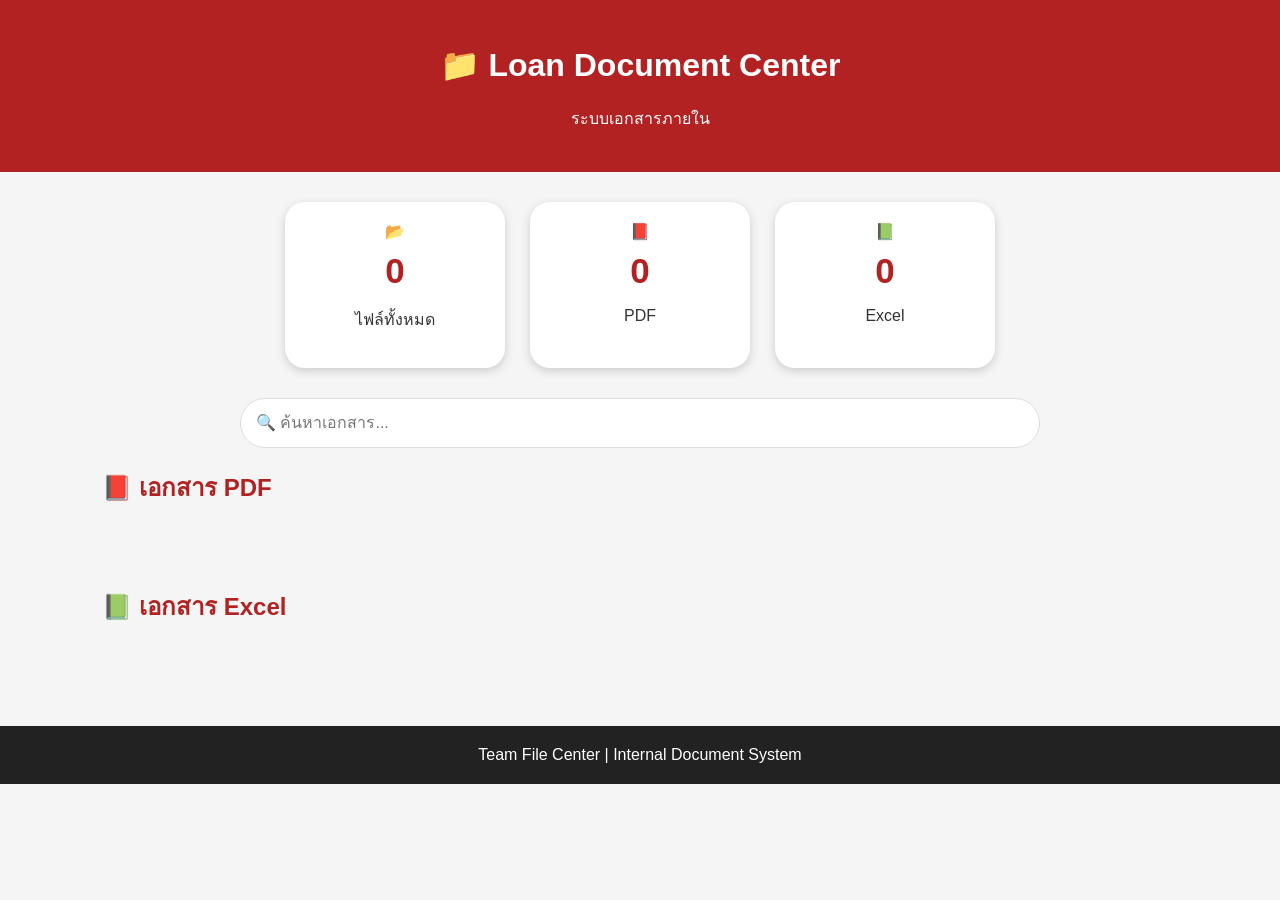
==== index.html @ cef3cd1c "Add files via upload" ====
<!DOCTYPE html>
<html lang="th">
<head>
<meta charset="UTF-8">
<meta name="viewport" content="width=device-width, initial-scale=1.0">

<title>Loan Document Center</title>

<link rel="stylesheet" href="style.css">

</head>

<body>

<header>
<h1>📁 Loan Document Center</h1>
<p>ระบบเอกสารภายใน</p>
</header>


<section class="summary">

<div class="box">
<div>📂</div>
<h2 id="allCount">0</h2>
<p>ไฟล์ทั้งหมด</p>
</div>

<div class="box">
<div>📕</div>
<h2 id="pdfCount">0</h2>
<p>PDF</p>
</div>


<div class="box">
<div>📗</div>
<h2 id="excelCount">0</h2>
<p>Excel</p>
</div>

</section>



<input 
id="search"
placeholder="🔍 ค้นหาเอกสาร..."
>


<h2 class="title">📕 เอกสาร PDF</h2>

<div id="pdfList" class="grid"></div>



<h2 class="title">📗 เอกสาร Excel</h2>

<div id="excelList" class="grid"></div>



<footer>
Team File Center | Internal Document System
</footer>



<script src="files-data.js"></script>
<script src="app.js"></script>


</body>
</html>
---- style.css ----
body{
font-family:Arial,sans-serif;
background:#f5f5f5;
margin:0;
color:#333;
}


header{
background:#b22222;
color:white;
text-align:center;
padding:25px;
}


.summary{
display:flex;
justify-content:center;
gap:25px;
margin:30px;
}


.box{
background:white;
width:180px;
padding:20px;
text-align:center;
border-radius:20px;
box-shadow:0 3px 10px #ccc;
}


.box h2{
font-size:35px;
color:#b22222;
margin:10px;
}


#search{
display:block;
margin:20px auto;
width:60%;
padding:15px;
border-radius:30px;
border:1px solid #ddd;
font-size:16px;
}



.title{
margin-left:8%;
color:#b22222;
}


.grid{

display:grid;
grid-template-columns:
repeat(auto-fit,minmax(250px,1fr));

gap:20px;

padding:20px 8%;

}



.card{

background:white;

padding:25px;

border-radius:20px;

box-shadow:0 3px 10px #ddd;

text-align:center;

}



.icon{

font-size:50px;

}



.card h3{

font-size:18px;

word-break:break-word;

}



.download{

display:inline-block;

margin-top:15px;

padding:10px 20px;

background:#b22222;

color:white;

border-radius:20px;

text-decoration:none;

}



.download-count{

margin-top:10px;

color:#555;

}



footer{

background:#222;

color:white;

padding:20px;

text-align:center;

margin-top:40px;

}
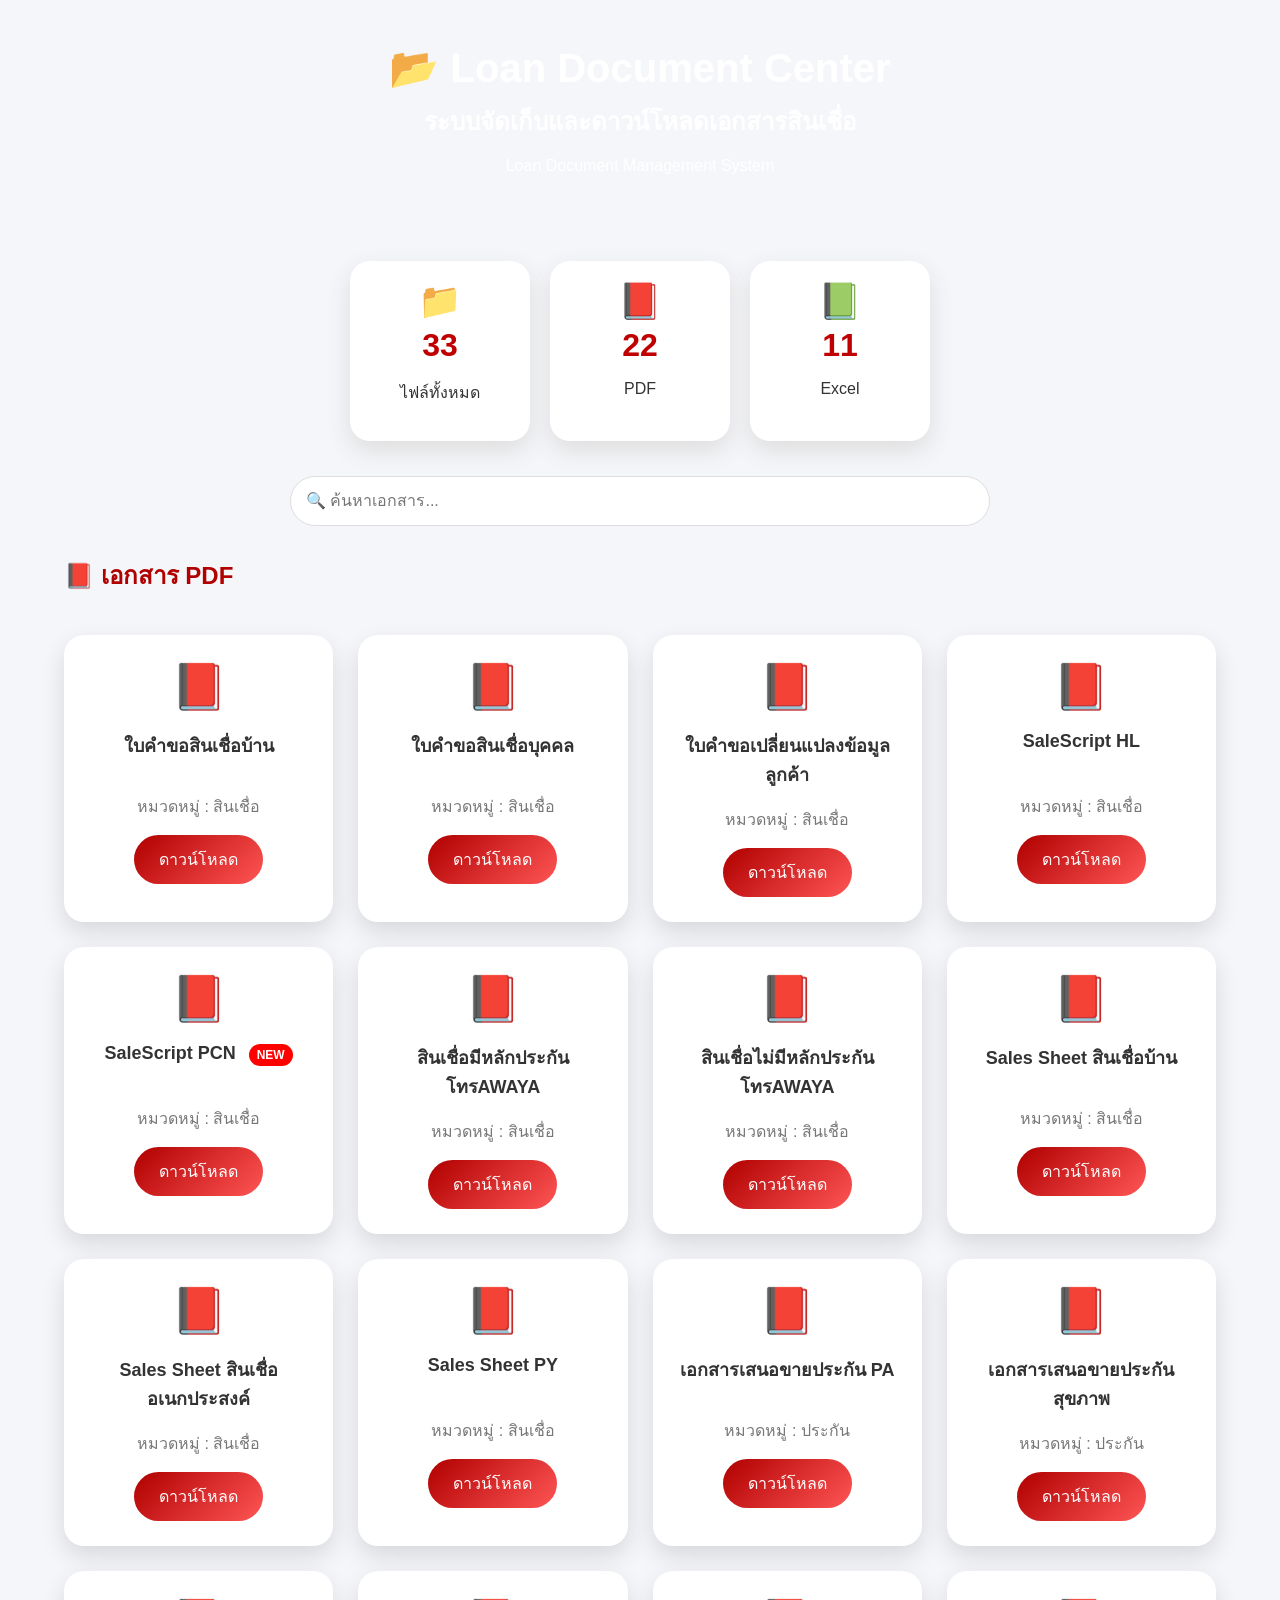
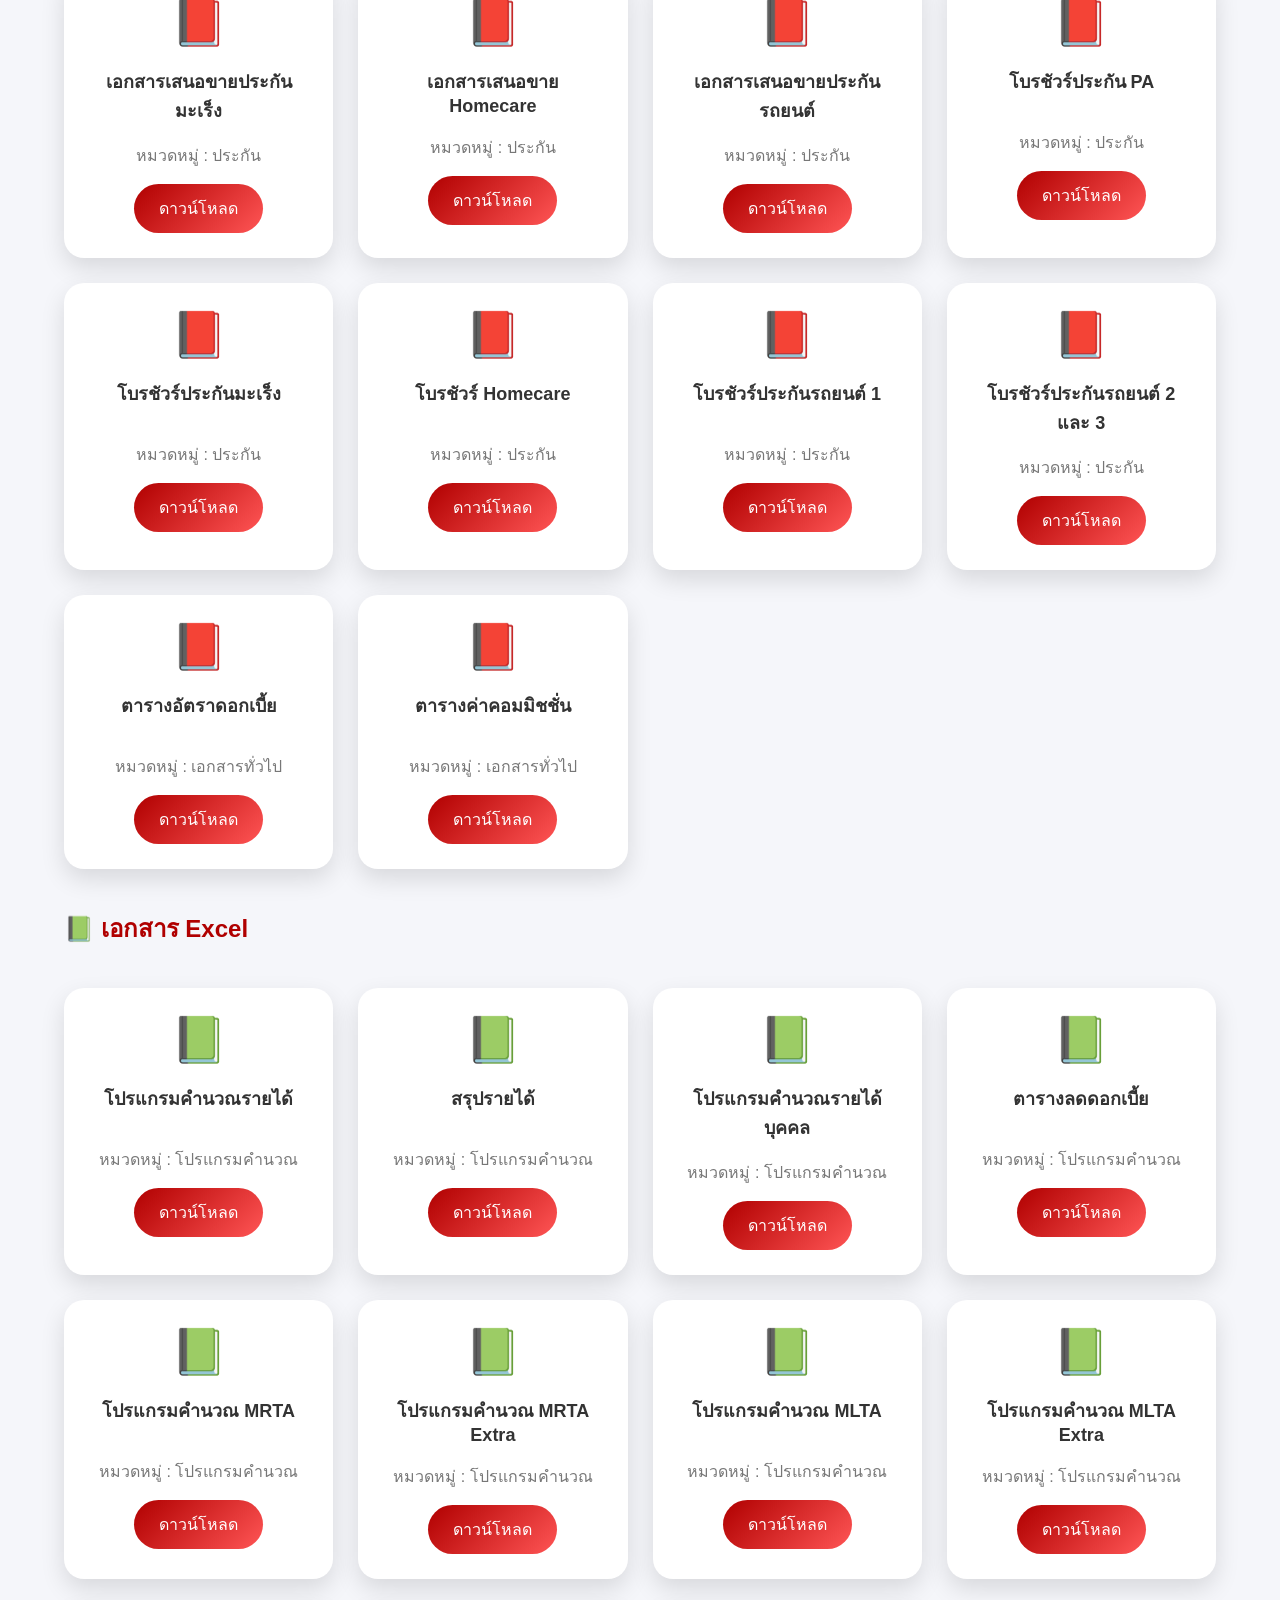
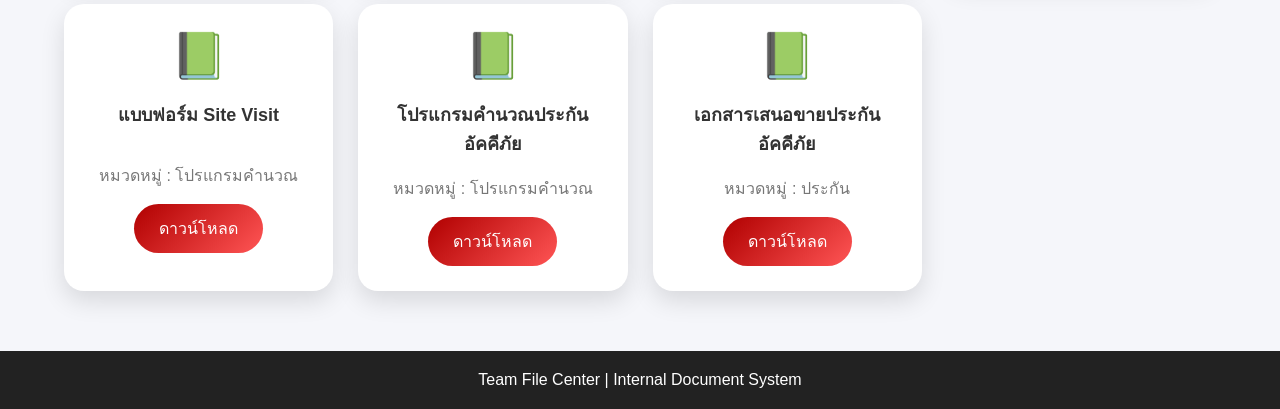
==== commit 762c9e1f: "Add files via upload" ====
--- a/index.html
+++ b/index.html
@@ -1,75 +1,132 @@
 <!DOCTYPE html>
 <html lang="th">
+
 <head>
+
 <meta charset="UTF-8">
+
 <meta name="viewport" content="width=device-width, initial-scale=1.0">
 
-<title>Loan Document Center</title>
+<title>
+Loan Document Center
+</title>
 
 <link rel="stylesheet" href="style.css">
 
 </head>
 
+
 <body>
 
+
 <header>
-<h1>📁 Loan Document Center</h1>
-<p>ระบบเอกสารภายใน</p>
+
+<h1>
+📂 Loan Document Center
+</h1>
+
+<h2>
+ระบบจัดเก็บและดาวน์โหลดเอกสารสินเชื่อ
+</h2>
+
+<p>
+Loan Document Management System
+</p>
+
 </header>
 
 
-<section class="summary">
 
-<div class="box">
-<div>📂</div>
-<h2 id="allCount">0</h2>
+<section class="dashboard">
+
+
+<div class="stat">
+<span>📁</span>
+<h3 id="allCount">0</h3>
 <p>ไฟล์ทั้งหมด</p>
 </div>
 
-<div class="box">
-<div>📕</div>
-<h2 id="pdfCount">0</h2>
+
+<div class="stat pdf-box">
+<span>📕</span>
+<h3 id="pdfCount">0</h3>
 <p>PDF</p>
 </div>
 
 
-<div class="box">
-<div>📗</div>
-<h2 id="excelCount">0</h2>
+<div class="stat excel-box">
+<span>📗</span>
+<h3 id="excelCount">0</h3>
 <p>Excel</p>
 </div>
+
 
 </section>
 
 
+
+
+<div class="search">
 
 <input 
 id="search"
 placeholder="🔍 ค้นหาเอกสาร..."
 >
 
-
-<h2 class="title">📕 เอกสาร PDF</h2>
-
-<div id="pdfList" class="grid"></div>
+</div>
 
 
 
-<h2 class="title">📗 เอกสาร Excel</h2>
 
-<div id="excelList" class="grid"></div>
+<section>
+
+<h2 class="title">
+📕 เอกสาร PDF
+</h2>
+
+
+<div 
+id="pdfList"
+class="grid">
+</div>
+
+
+</section>
+
+
+
+
+<section>
+
+<h2 class="title">
+📗 เอกสาร Excel
+</h2>
+
+
+<div 
+id="excelList"
+class="grid">
+</div>
+
+
+</section>
 
 
 
 <footer>
+
 Team File Center | Internal Document System
+
 </footer>
 
 
 
+
 <script src="files-data.js"></script>
+
 <script src="app.js"></script>
 
 
 </body>
+
 </html>
--- a/style.css
+++ b/style.css
@@ -1,150 +1,414 @@
+*{
+box-sizing:border-box;
+}
+
+
+
 body{
-font-family:Arial,sans-serif;
-background:#f5f5f5;
+
 margin:0;
+
+font-family:
+Tahoma,Arial,sans-serif;
+
+background:#f5f6fa;
+
 color:#333;
-}
+
+}
+
 
 
 header{
-background:#b22222;
+
+☺
+background:
+linear-gradient(
+135deg,
+#b30000,
+#ff5555
+);
+
+
 color:white;
+
 text-align:center;
+
+padding:45px 20px;
+
+
+}
+
+
+
+header h1{
+
+font-size:40px;
+
+margin:0;
+☺☺
+
+}
+
+
+
+header h2{
+
+margin:10px;
+
+}
+
+
+
+
+
+.dashboard{
+
+
+display:flex;
+
+justify-content:center;
+
+gap:20px;
+
+flex-wrap:wrap;
+
 padding:25px;
-}
-
-
-.summary{
-display:flex;
-justify-content:center;
+
+
+}
+
+
+
+.stat{
+
+
+background:white;
+
+width:180px;
+
+padding:20px;
+
+border-radius:20px;
+
+text-align:center;
+
+
+box-shadow:
+0 10px 25px #ddd;
+
+
+animation:
+float 3s infinite;
+
+
+}
+
+
+
+.stat span{
+
+font-size:35px;
+
+}
+
+
+
+.stat h3{
+
+font-size:32px;
+
+margin:5px;
+
+color:#c00000;
+
+
+}
+
+
+
+@keyframes float{
+
+
+50%{
+
+transform:translateY(-8px);
+
+}
+
+
+}
+
+
+
+
+
+.search{
+
+
+text-align:center;
+
+padding:10px;
+
+
+}
+
+
+
+.search input{
+
+
+width:80%;
+
+max-width:700px;
+
+padding:15px;
+
+border-radius:30px;
+
+border:1px solid #ddd;
+
+font-size:16px;
+
+
+}
+
+
+
+
+
+.title{
+
+
+margin-left:5%;
+
+color:#b00000;
+
+
+}
+
+
+
+
+.grid{
+
+
+display:grid;
+
+grid-template-columns:
+repeat(auto-fit,minmax(230px,1fr));
+
+
 gap:25px;
-margin:30px;
-}
-
-
-.box{
+
+
+padding:20px 5%;
+
+
+}
+
+
+
+
+.card{
+
+
 background:white;
-width:180px;
+
+border-radius:20px;
+
+padding:25px;
+
+text-align:center;
+
+
+box-shadow:
+
+0 10px 25px rgba(0,0,0,.12);
+
+
+transition:.3s;
+
+
+animation:
+show .5s;
+
+
+}
+
+
+
+.card:hover{
+
+
+transform:
+translateY(-10px);
+
+
+}
+
+
+
+
+@keyframes show{
+
+
+from{
+
+opacity:0;
+
+transform:scale(.9);
+
+}
+
+to{
+
+opacity:1;
+
+}
+
+
+}
+
+
+
+.icon{
+
+
+font-size:45px;
+
+
+}
+
+
+
+.card h3{
+
+
+font-size:18px;
+
+
+min-height:45px;
+
+
+}
+
+
+
+.card p{
+
+
+color:#777;
+
+
+}
+
+
+
+
+.download{
+
+
+display:inline-block;
+
+
+background:
+
+linear-gradient(
+135deg,
+#b00000,
+#ff5555
+);
+
+
+color:white;
+
+
+padding:12px 25px;
+
+
+border-radius:30px;
+
+
+text-decoration:none;
+
+
+}
+
+
+
+.download:hover{
+
+
+opacity:.8;
+
+
+}
+
+
+
+
+footer{
+
+
+background:#222;
+
+color:white;
+
+text-align:center;
+
 padding:20px;
-text-align:center;
-border-radius:20px;
-box-shadow:0 3px 10px #ccc;
-}
-
-
-.box h2{
-font-size:35px;
-color:#b22222;
-margin:10px;
-}
-
-
-#search{
-display:block;
-margin:20px auto;
-width:60%;
-padding:15px;
-border-radius:30px;
-border:1px solid #ddd;
-font-size:16px;
-}
-
-
-
-.title{
-margin-left:8%;
-color:#b22222;
-}
+
+margin-top:40px;
+
+
+}
+
+
+
+
+@media(max-width:600px){
+
+
+header h1{
+
+font-size:28px;
+
+}
+
+
+.stat{
+
+width:140px;
+
+}
+
 
 
 .grid{
 
-display:grid;
+
 grid-template-columns:
-repeat(auto-fit,minmax(250px,1fr));
-
-gap:20px;
-
-padding:20px 8%;
-
-}
-
-
-
-.card{
-
-background:white;
-
-padding:25px;
-
-border-radius:20px;
-
-box-shadow:0 3px 10px #ddd;
-
-text-align:center;
-
-}
-
-
-
-.icon{
-
-font-size:50px;
-
-}
-
-
-
-.card h3{
-
-font-size:18px;
-
-word-break:break-word;
-
-}
-
-
-
-.download{
-
-display:inline-block;
-
-margin-top:15px;
-
-padding:10px 20px;
-
-background:#b22222;
-
+1fr;
+
+
+}
+
+
+}
+
+.new-badge{
+background:red;
 color:white;
-
-border-radius:20px;
-
-text-decoration:none;
-
-}
-
-
-
-.download-count{
-
-margin-top:10px;
-
-color:#555;
-
-}
-
-
-
-footer{
-
-background:#222;
-
-color:white;
-
-padding:20px;
-
-text-align:center;
-
-margin-top:40px;
-
+font-size:12px;
+padding:4px 8px;
+border-radius:15px;
+margin-left:8px;
+animation:blink 1s infinite;
+}
+
+@keyframes blink{
+50%{
+opacity:0.3;
+}
 }
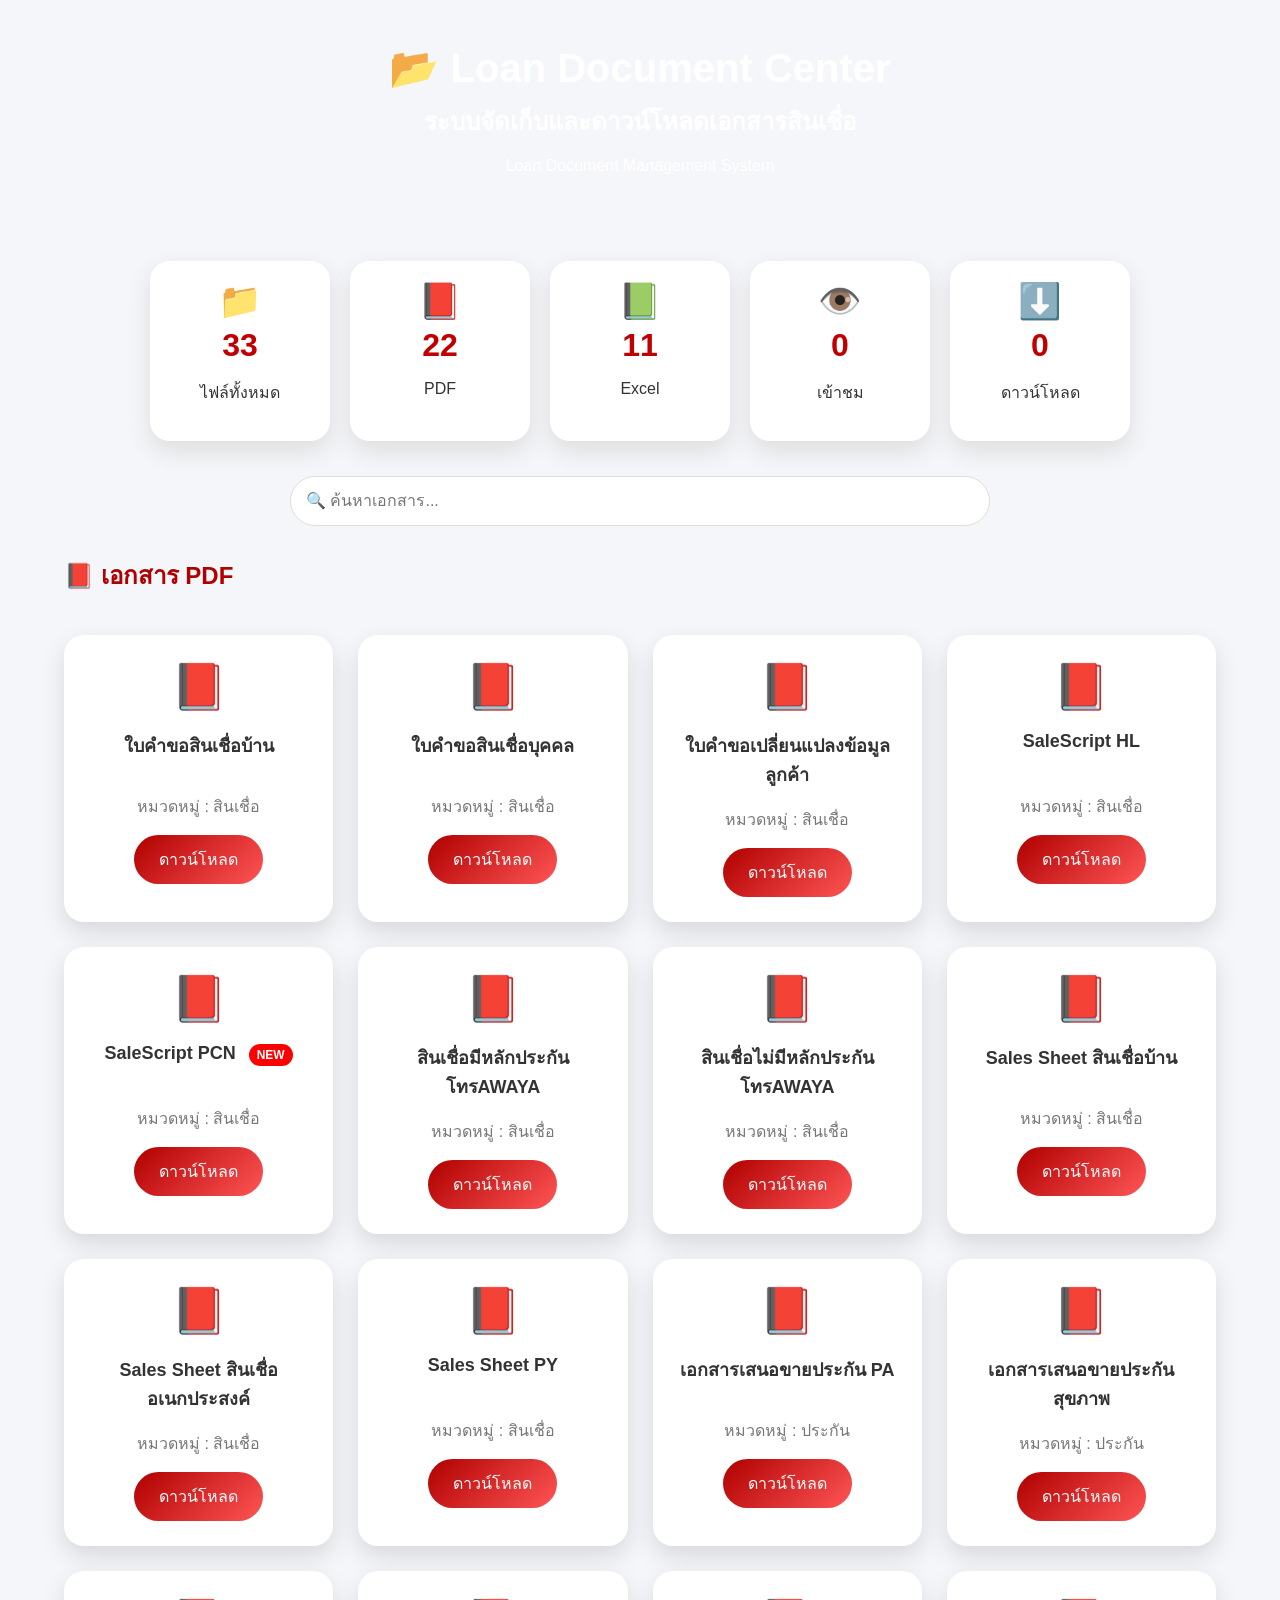
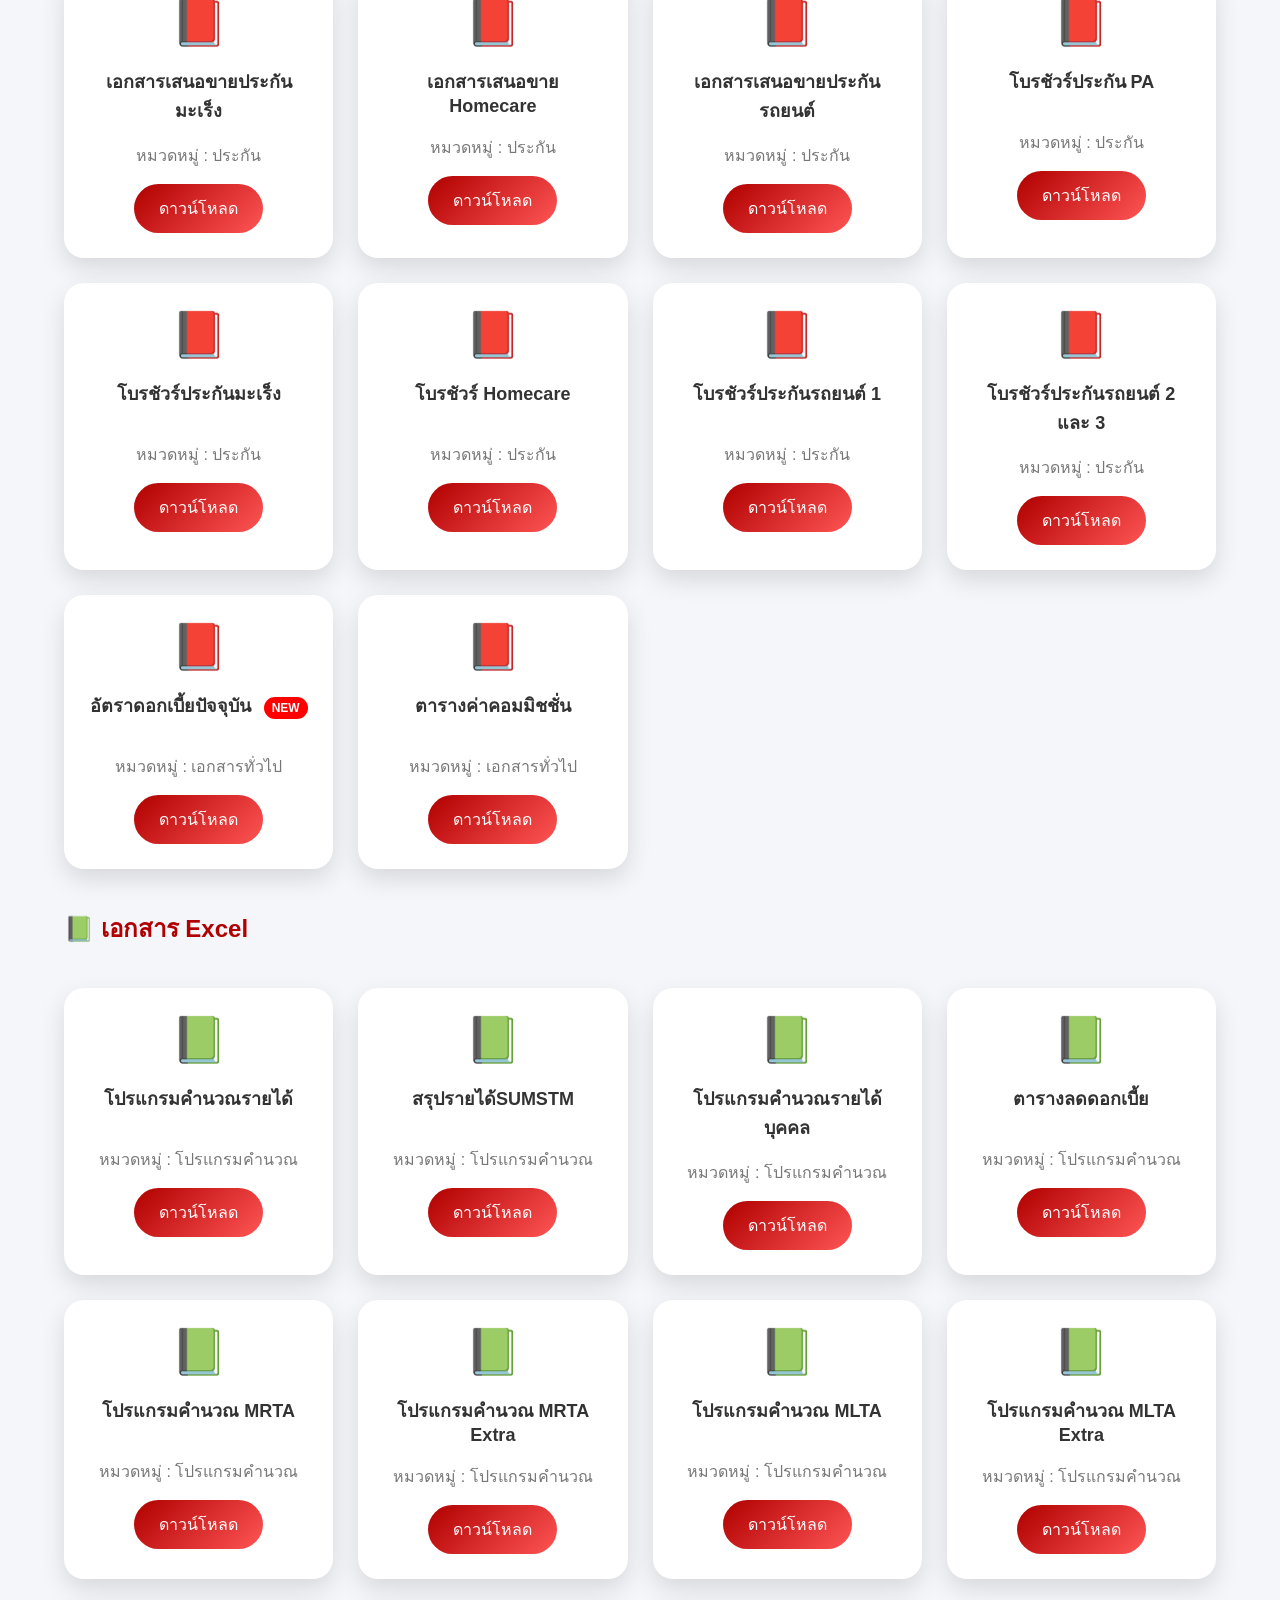
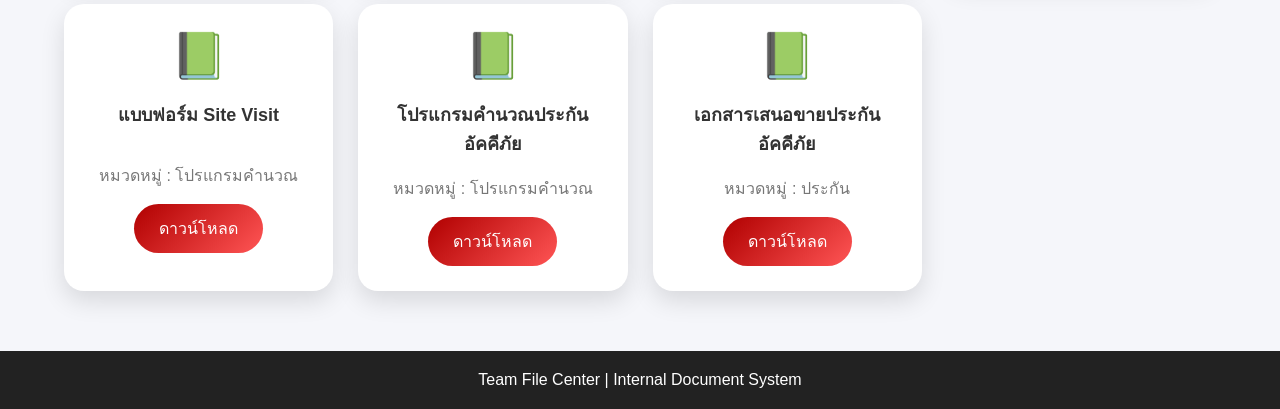
==== commit d33f6bc4: "Add files via upload" ====
--- a/index.html
+++ b/index.html
@@ -60,6 +60,17 @@
 <p>Excel</p>
 </div>
 
+<div class="stat">
+<span>👁️</span>
+<h3 id="viewCount">0</h3>
+<p>เข้าชม</p>
+</div>
+
+<div class="stat">
+<span>⬇️</span>
+<h3 id="downloadCount">0</h3>
+<p>ดาวน์โหลด</p>
+</div>
 
 </section>
 
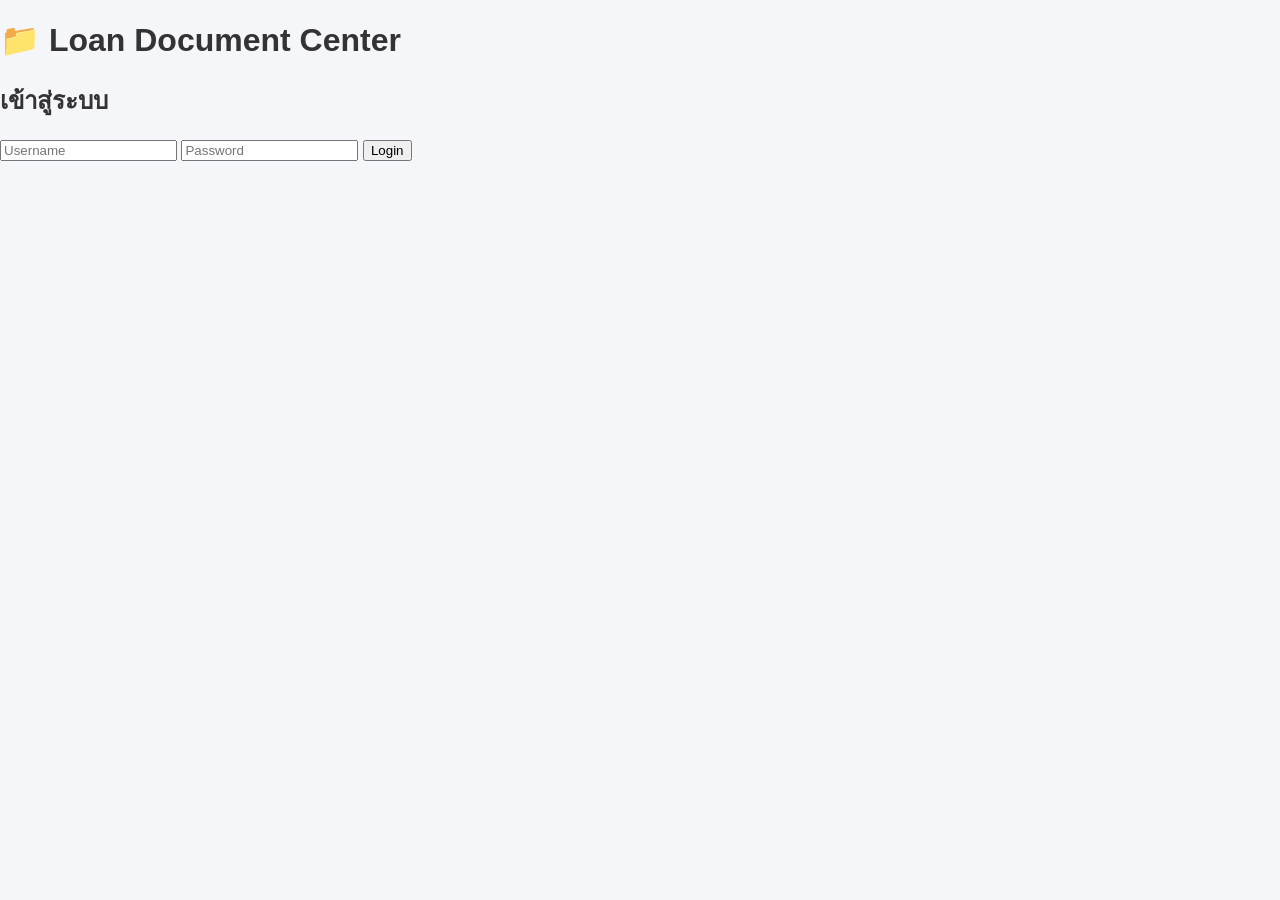
==== commit 25811198: "Add files via upload เพิ่มระบบ Login และสิทธิ์ Admin Staff" ====
--- a/index.html
+++ b/index.html
@@ -12,7 +12,8 @@
 </title>
 
 <link rel="stylesheet" href="style.css">
-
+<link rel="manifest" href="manifest.json">
+<meta name="theme-color" content="#b71c1c">
 </head>
 
 
@@ -32,7 +33,9 @@
 <p>
 Loan Document Management System
 </p>
+<div id="userInfo"></div>
 
+<button onclick="logout()">ออกจากระบบ</button>
 </header>
 
 
@@ -86,7 +89,21 @@
 
 </div>
 
+<section id="adminPanel">
 
+<h2 class="title">
+⚙️ Admin Control
+</h2>
+
+<button>
+Upload File
+</button>
+
+<button>
+Manage User
+</button>
+
+</section>
 
 
 <section>
@@ -137,6 +154,13 @@
 
 <script src="app.js"></script>
 
+<script src="logout.js"></script>
+
+<script>
+if ("serviceWorker" in navigator) {
+  navigator.serviceWorker.register("./service-worker.js");
+}
+</script>
 
 </body>
 
--- a/style.css
+++ b/style.css
@@ -21,9 +21,8 @@
 
 header{
 
-☺
-background:
-linear-gradient(
+
+background: linear-gradient(
 135deg,
 #b30000,
 #ff5555
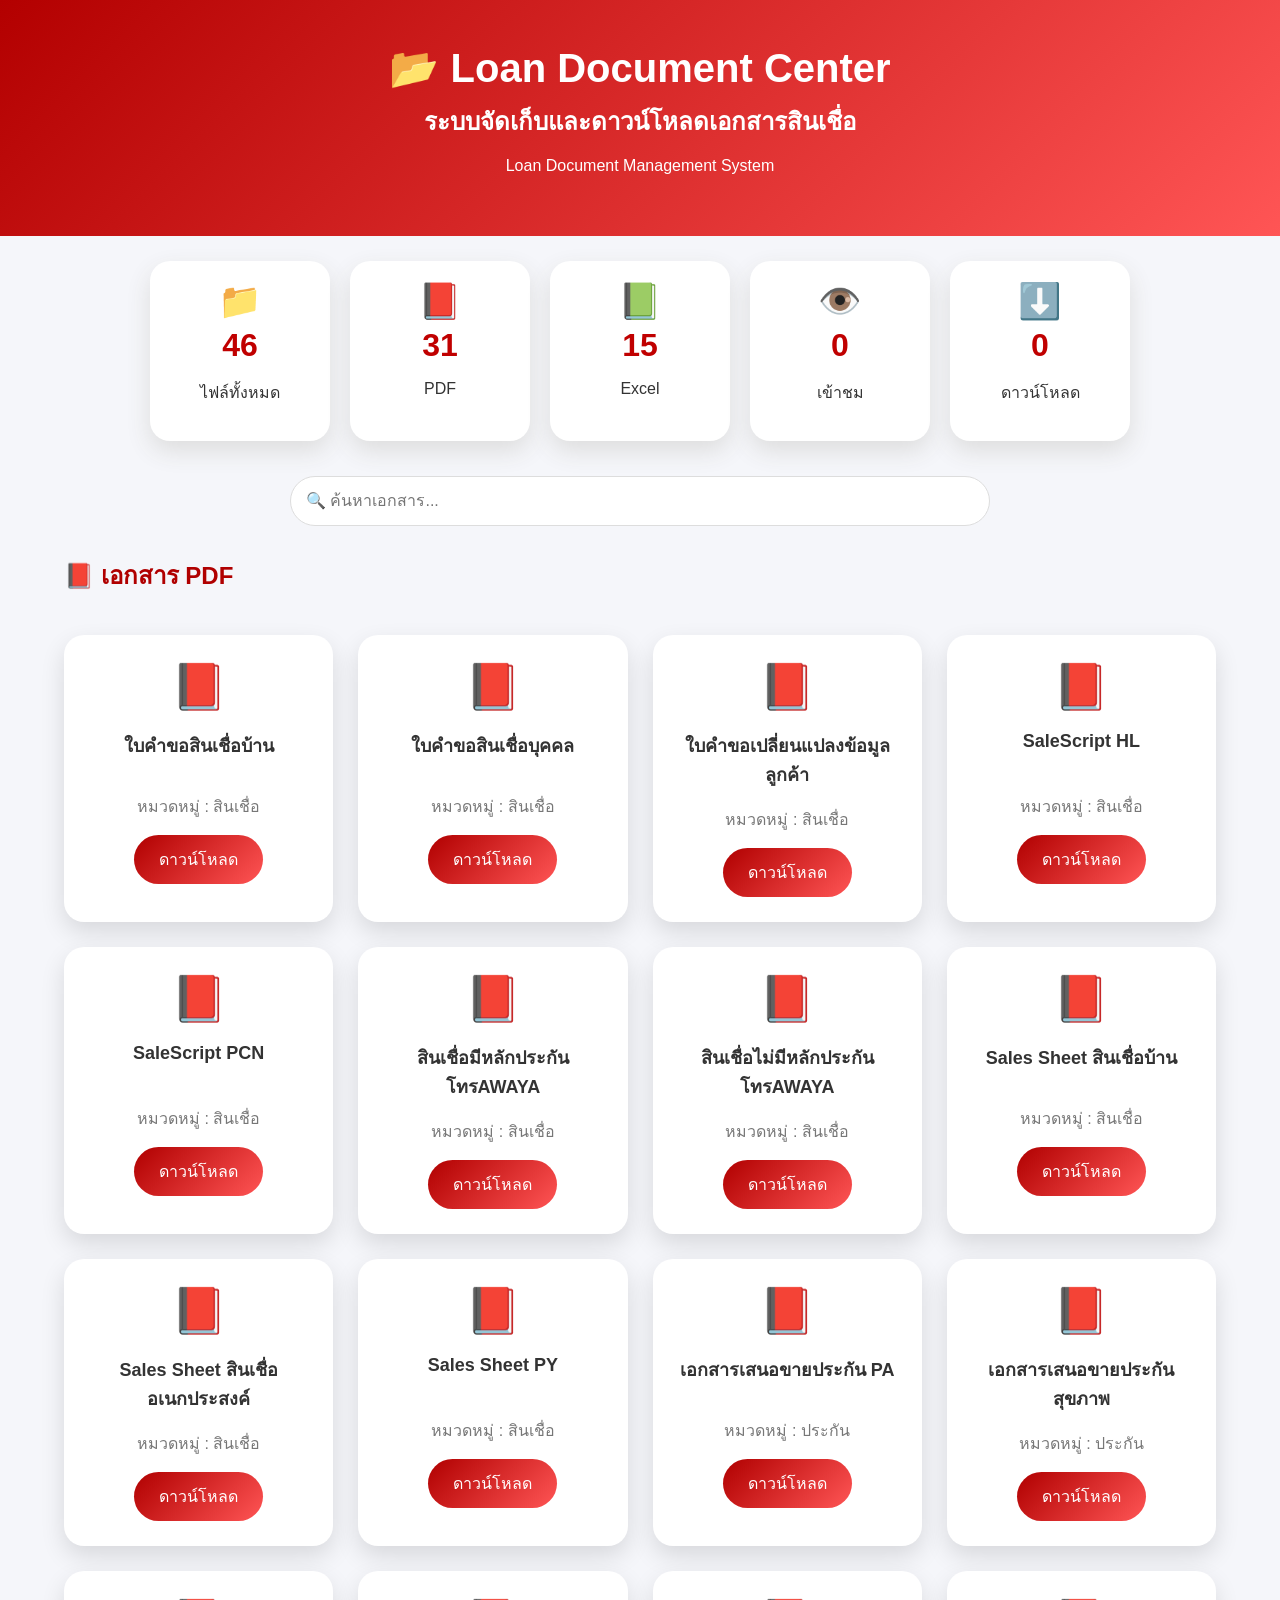
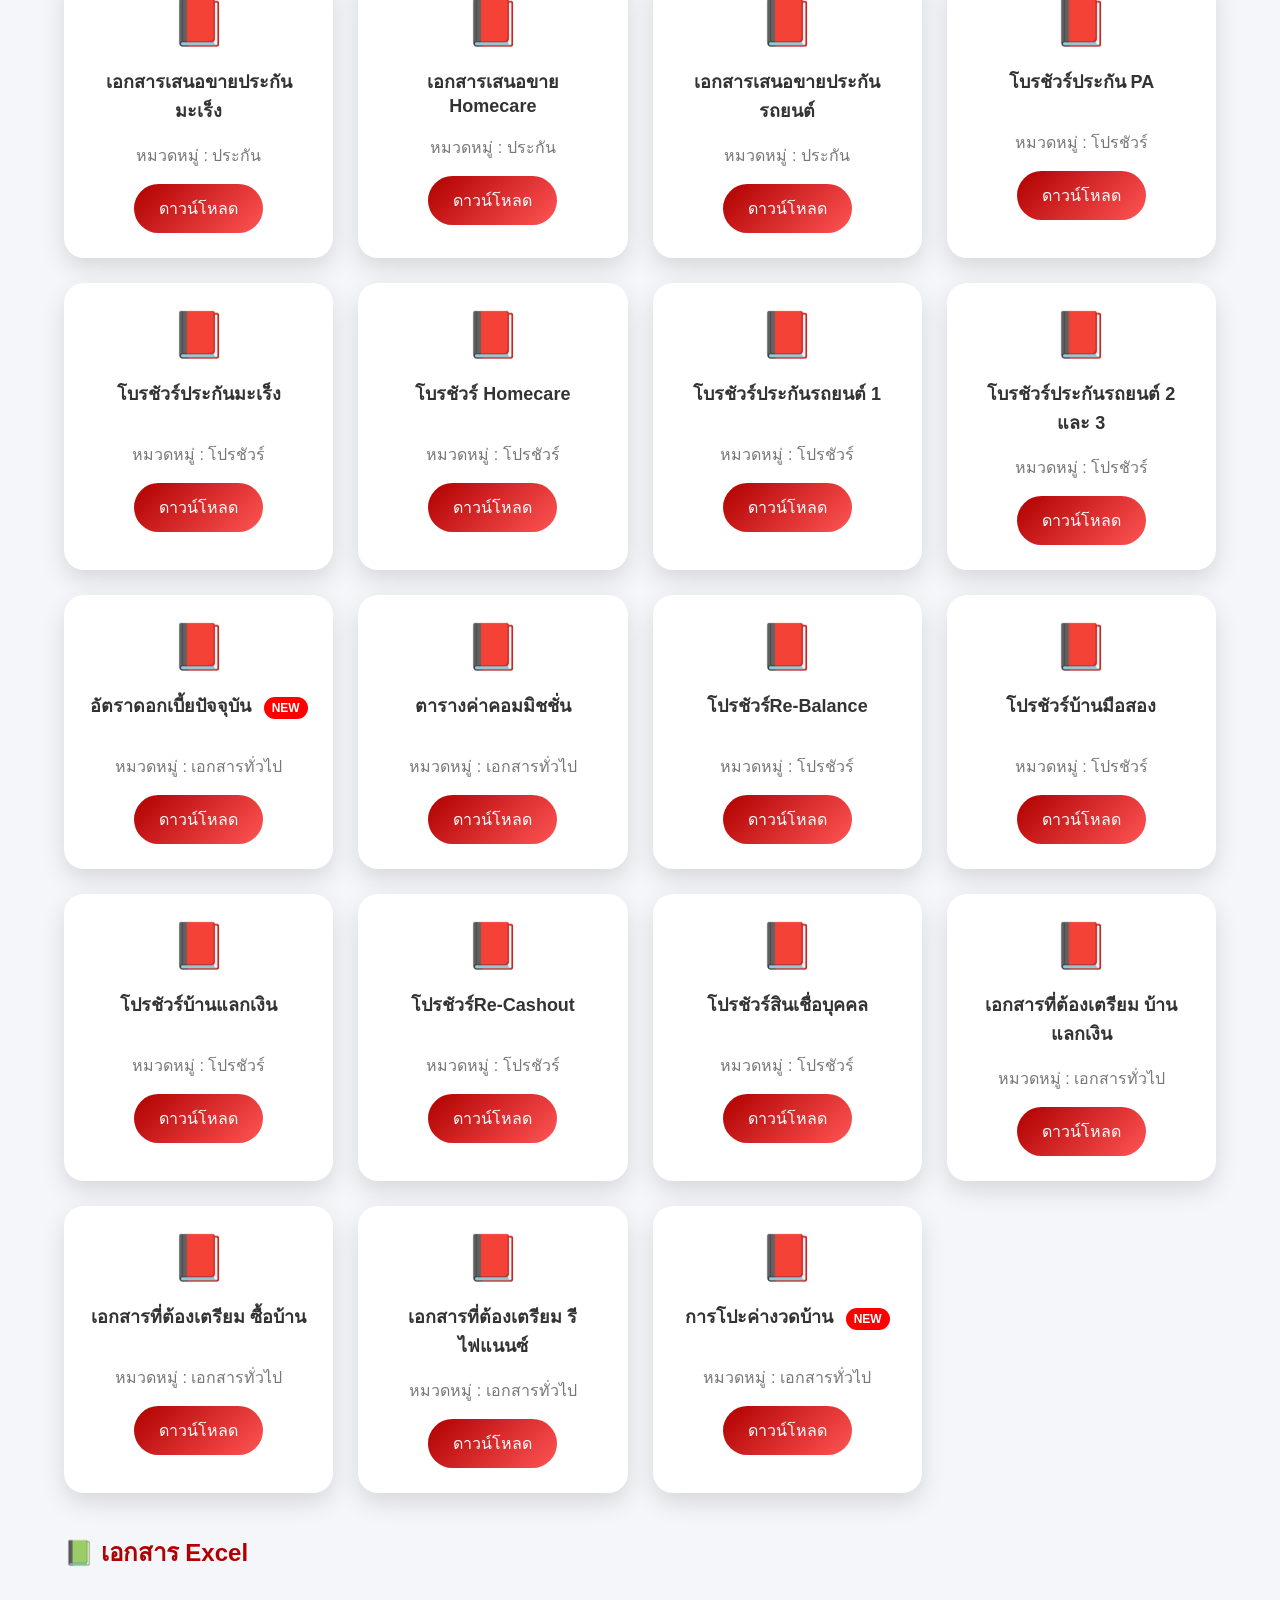
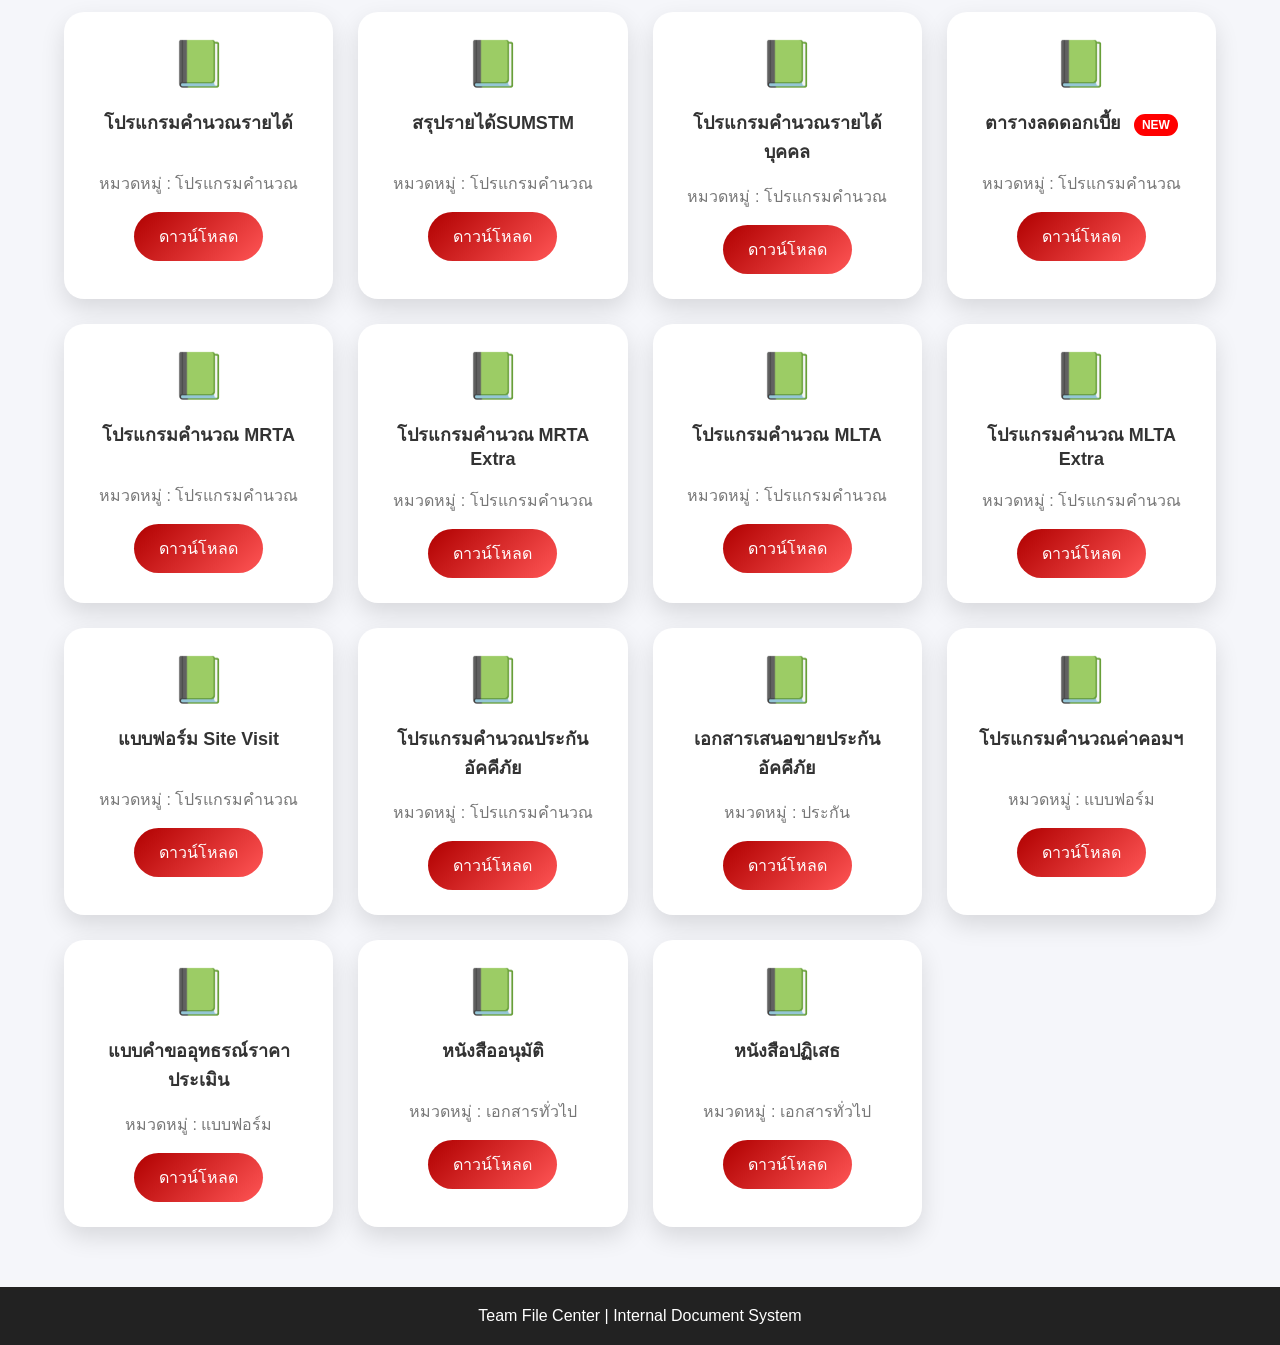
==== commit d2fbab9a: "Add files via upload" ====
--- a/index.html
+++ b/index.html
@@ -33,9 +33,7 @@
 <p>
 Loan Document Management System
 </p>
-<div id="userInfo"></div>
 
-<button onclick="logout()">ออกจากระบบ</button>
 </header>
 
 
@@ -89,21 +87,7 @@
 
 </div>
 
-<section id="adminPanel">
 
-<h2 class="title">
-⚙️ Admin Control
-</h2>
-
-<button>
-Upload File
-</button>
-
-<button>
-Manage User
-</button>
-
-</section>
 
 
 <section>
@@ -154,8 +138,6 @@
 
 <script src="app.js"></script>
 
-<script src="logout.js"></script>
-
 <script>
 if ("serviceWorker" in navigator) {
   navigator.serviceWorker.register("./service-worker.js");
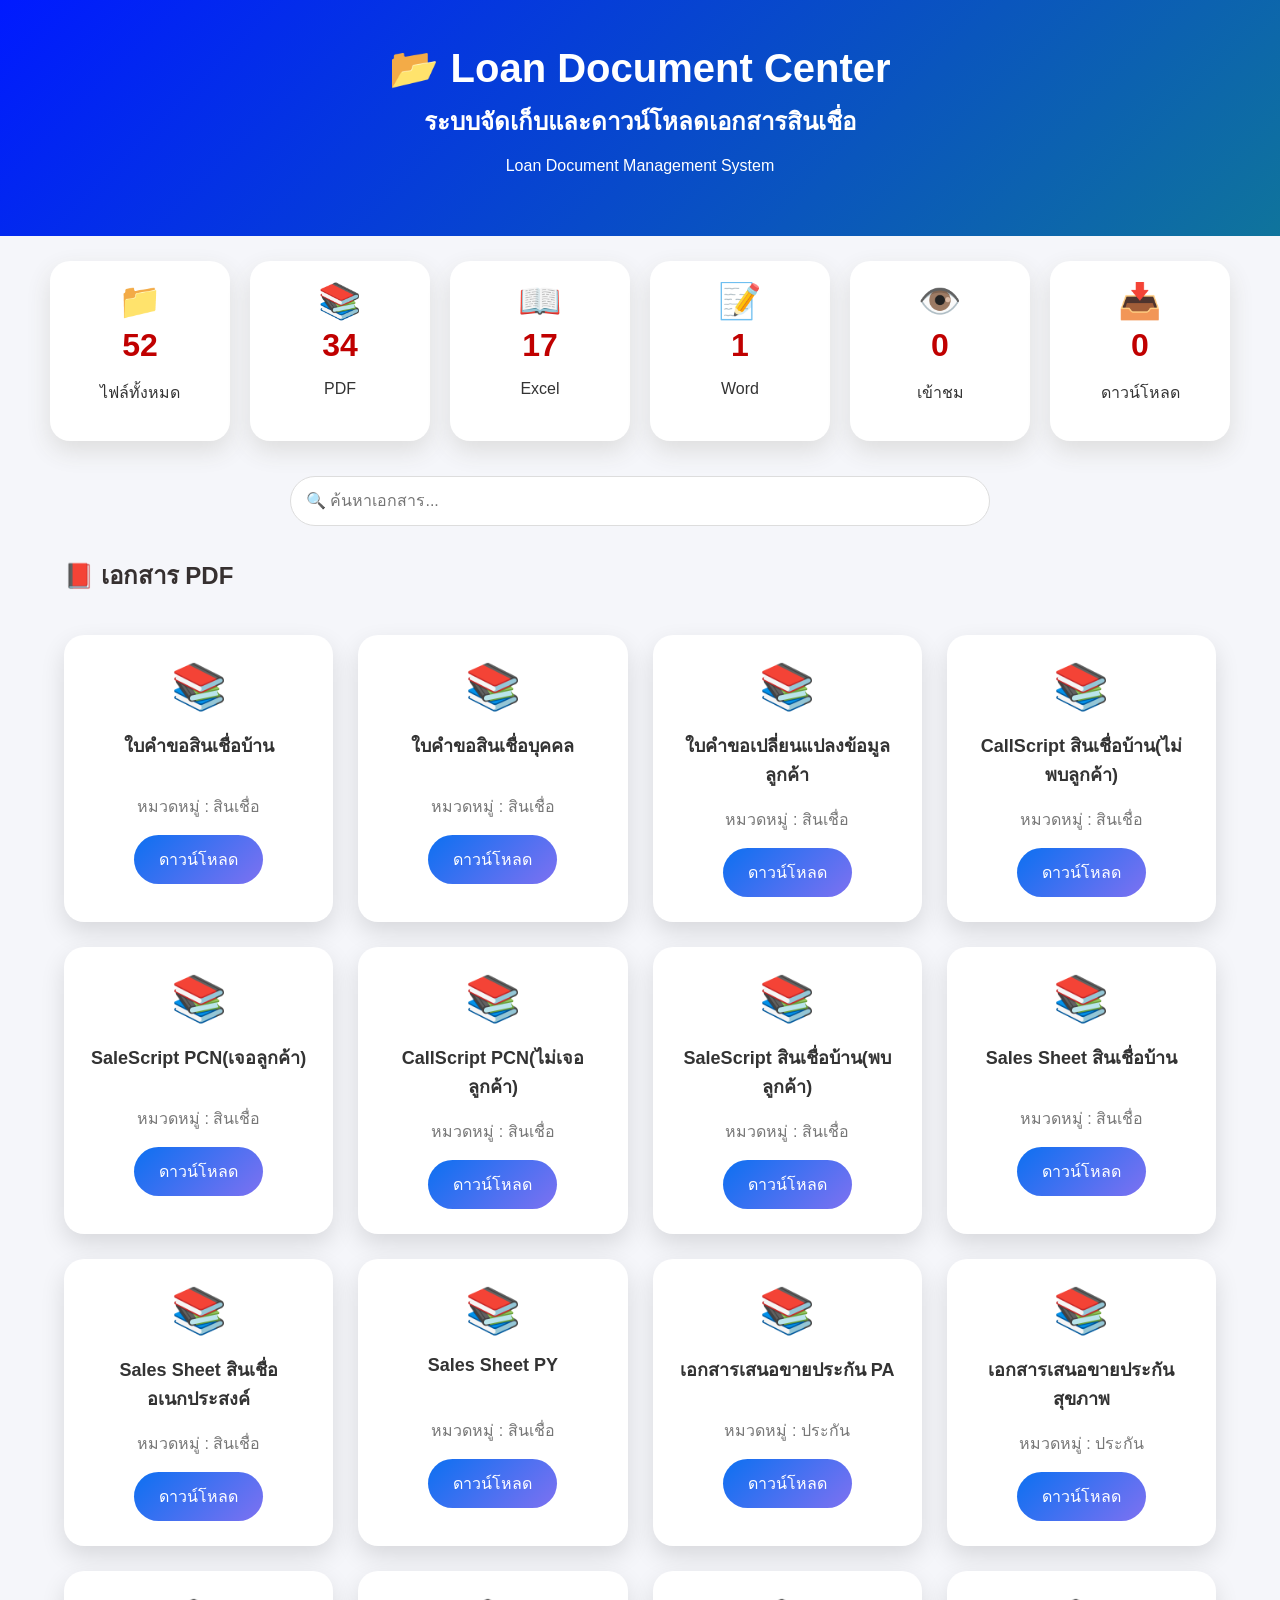
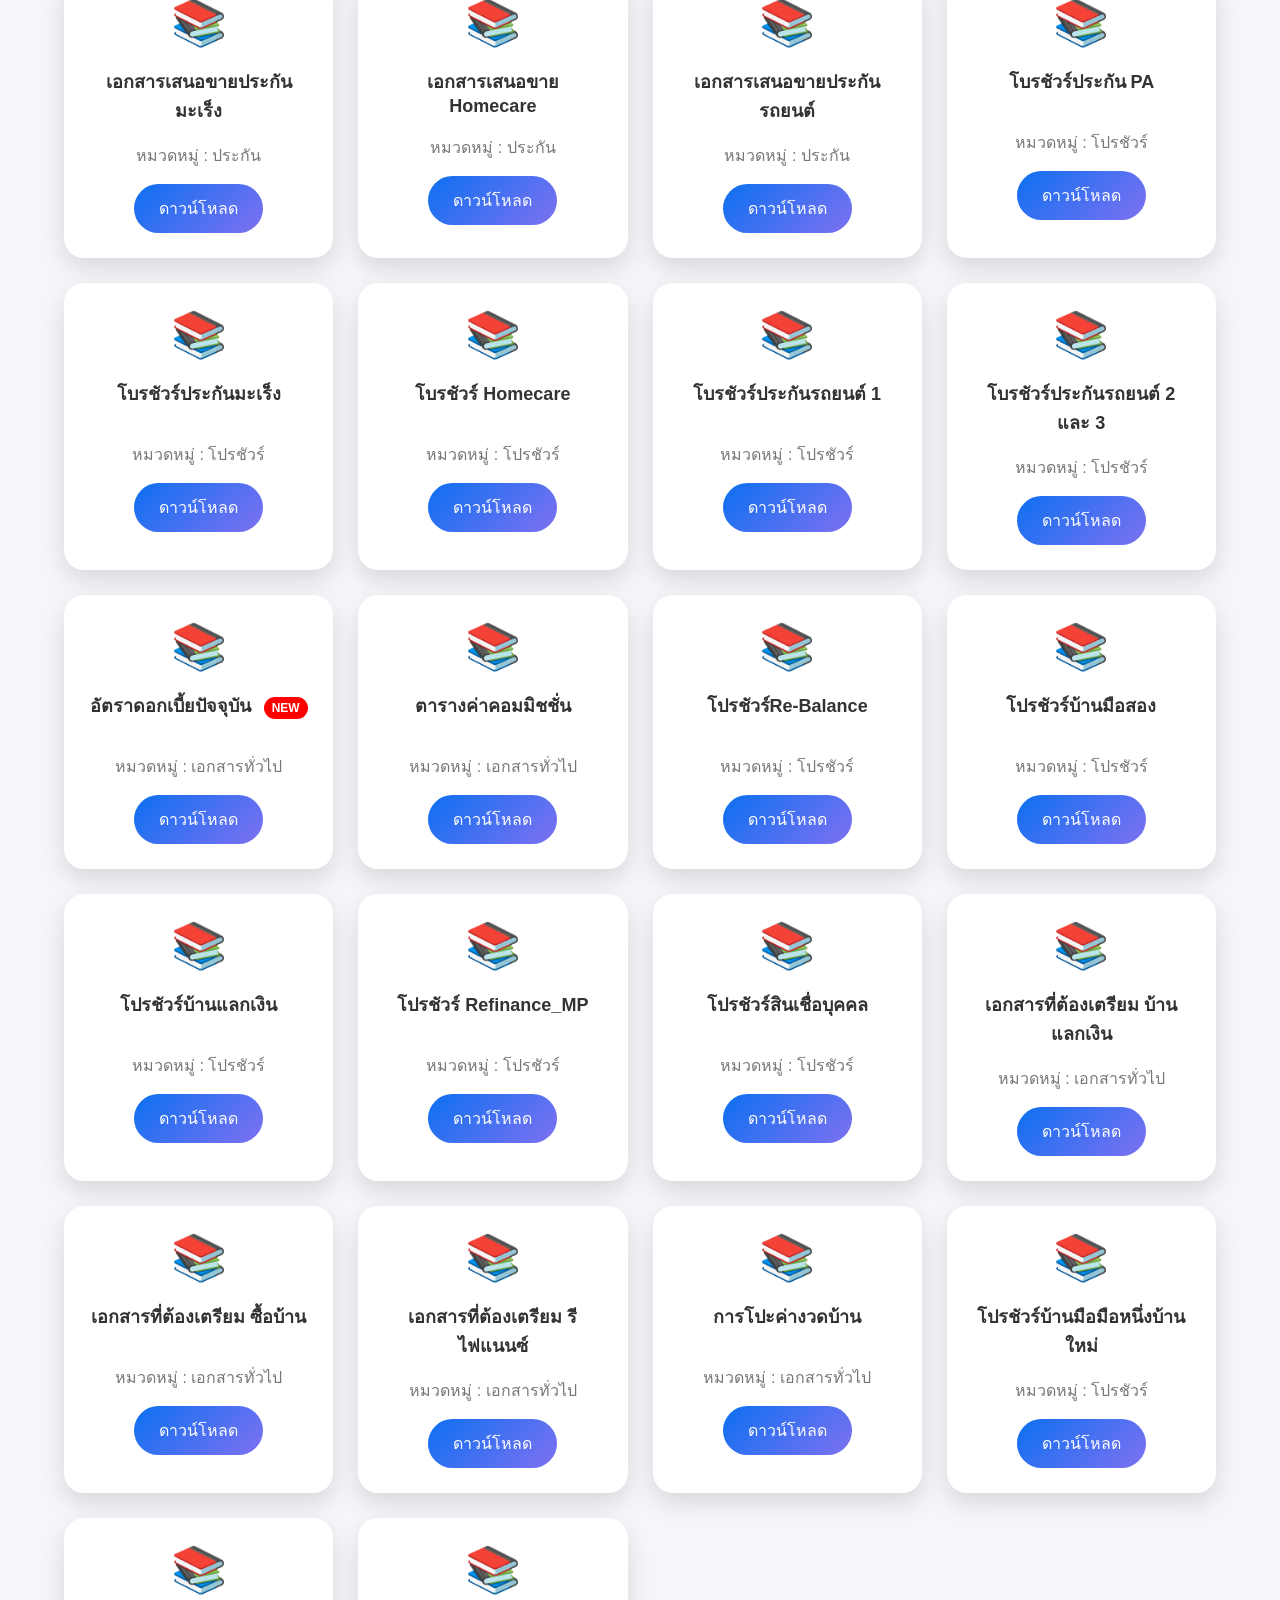
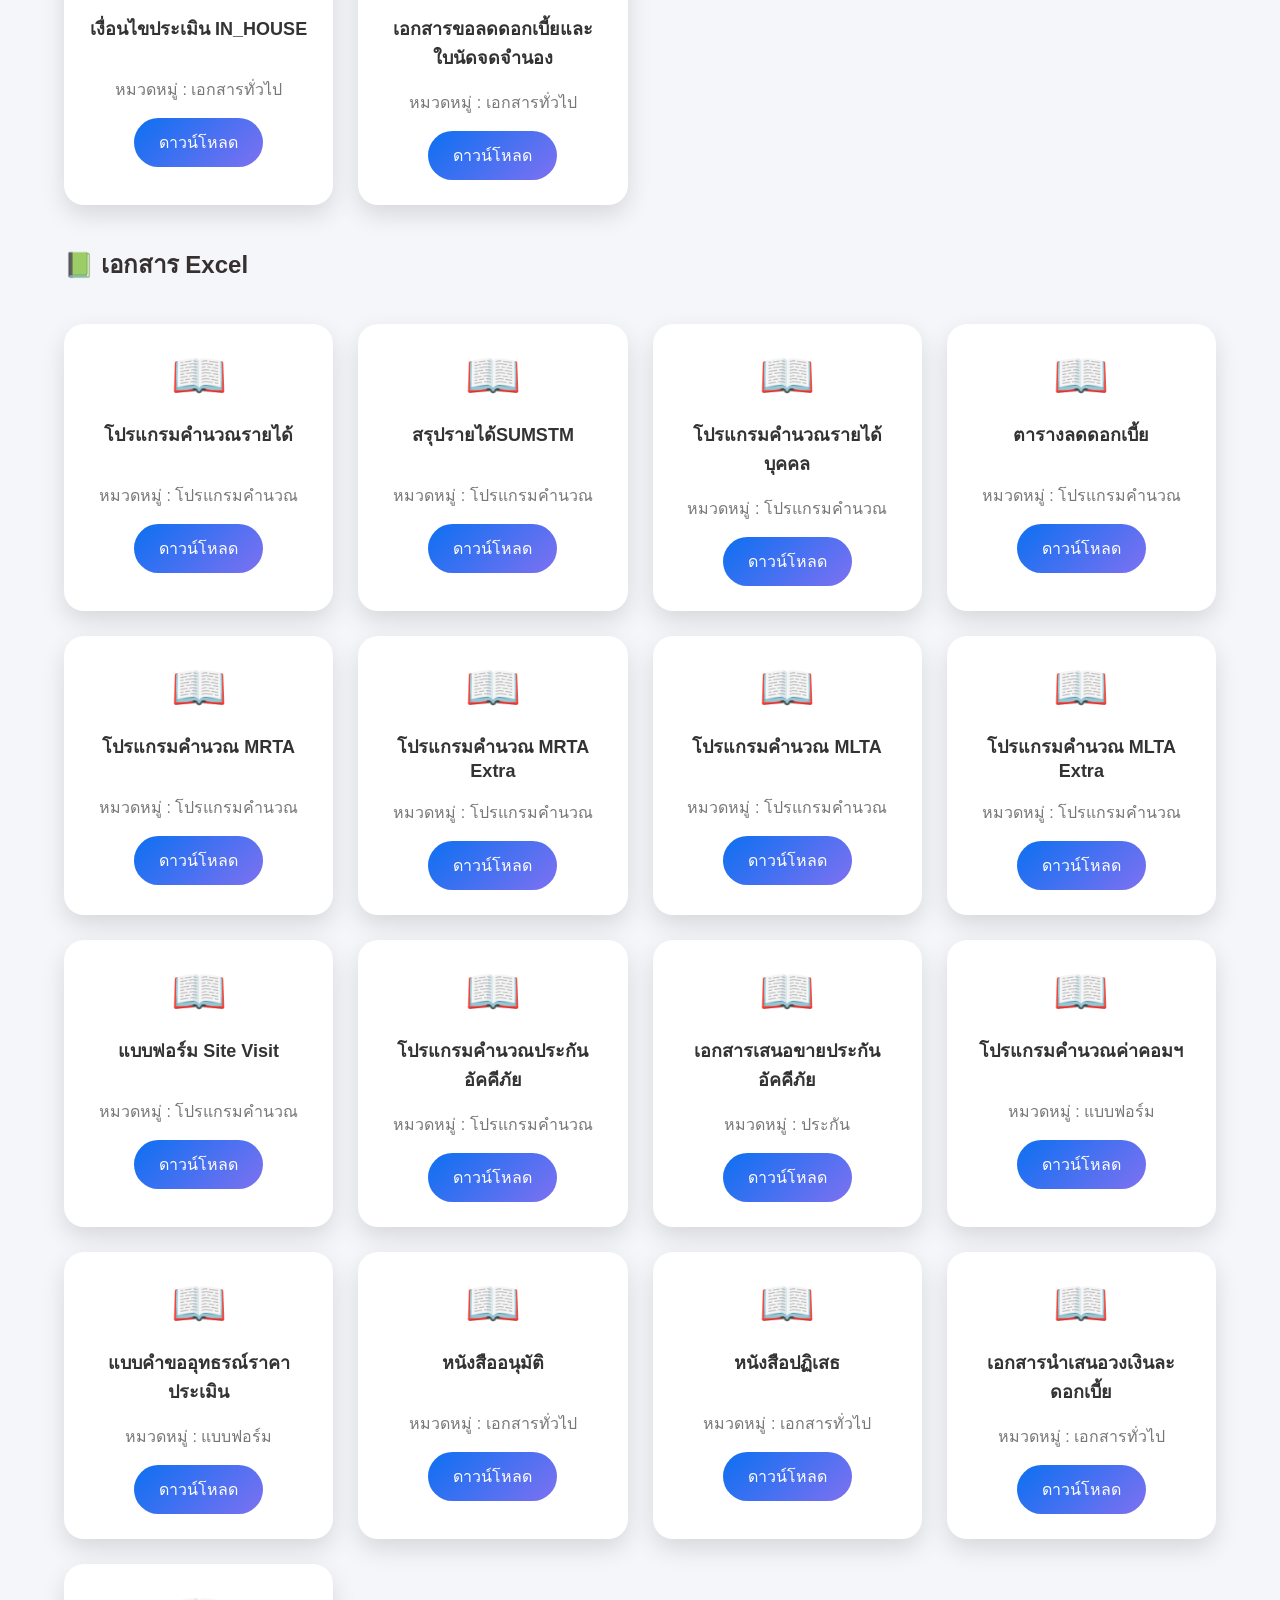
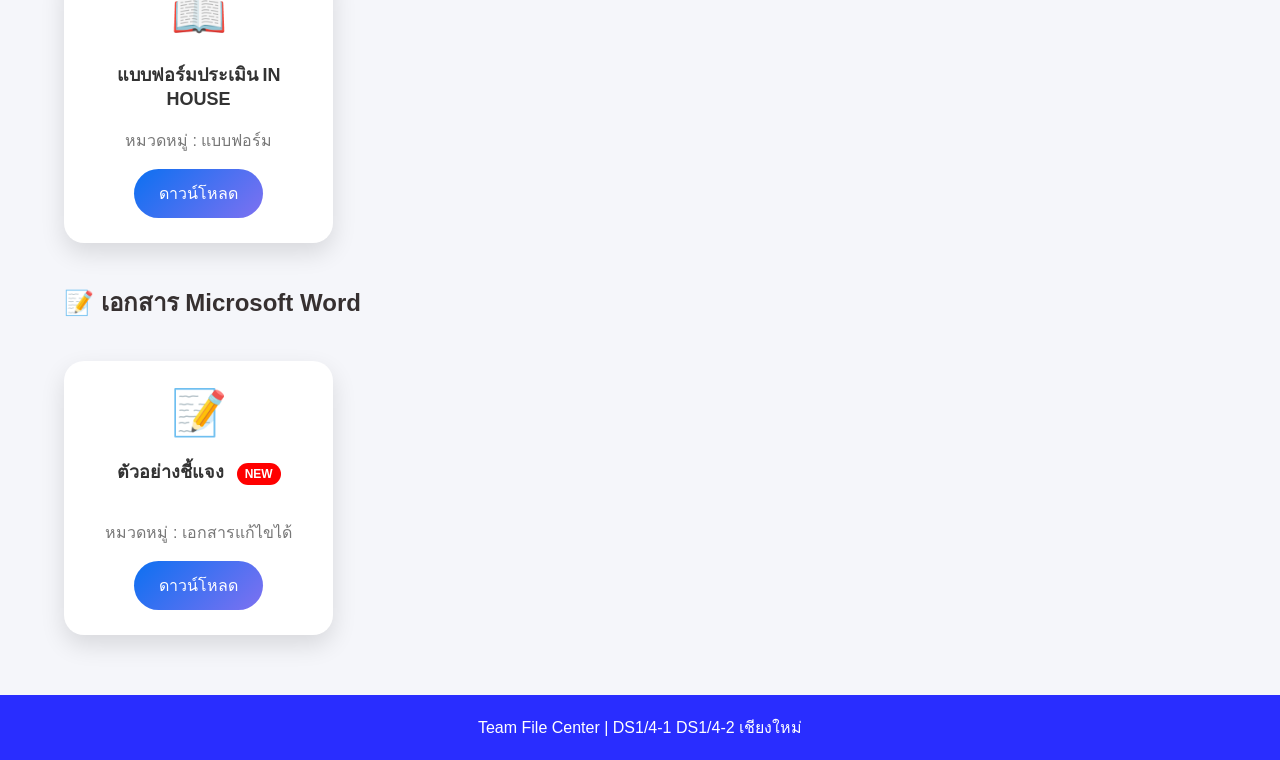
==== commit 644cadf4: "Add files via upload" ====
--- a/index.html
+++ b/index.html
@@ -49,16 +49,22 @@
 
 
 <div class="stat pdf-box">
-<span>📕</span>
+<span>&#x1F4DA;</span>
 <h3 id="pdfCount">0</h3>
 <p>PDF</p>
 </div>
 
 
 <div class="stat excel-box">
-<span>📗</span>
+<span>&#x1F4D6;</span>
 <h3 id="excelCount">0</h3>
 <p>Excel</p>
+</div>
+
+<div class="stat word-box">
+<span>&#x1F4DD;</span>
+<h3 id="wordCount">0</h3>
+<p>Word</p>
 </div>
 
 <div class="stat">
@@ -68,7 +74,7 @@
 </div>
 
 <div class="stat">
-<span>⬇️</span>
+<span>&#x1F4E5;</span>
 <h3 id="downloadCount">0</h3>
 <p>ดาวน์โหลด</p>
 </div>
@@ -123,11 +129,22 @@
 
 </section>
 
+<section>
 
+<h2 class="title">
+&#x1F4DD; เอกสาร Microsoft Word
+</h2>
+
+<div
+id="wordList"
+class="grid">
+</div>
+
+</section>
 
 <footer>
 
-Team File Center | Internal Document System
+Team File Center | DS1/4-1 DS1/4-2 เชียงใหม่
 
 </footer>
 
--- a/style.css
+++ b/style.css
@@ -24,8 +24,8 @@
 
 background: linear-gradient(
 135deg,
-#b30000,
-#ff5555
+#001aff,
+#0f749c
 );
 
 
@@ -40,21 +40,13 @@
 
 
 
-header h1{
-
-font-size:40px;
-
-margin:0;
-☺☺
-
-}
-
-
-
-header h2{
-
-margin:10px;
-
+header h1 {
+    font-size:40px;
+    margin:0;
+}
+
+header h2 {
+    margin:10px;
 }
 
 
@@ -181,7 +173,7 @@
 
 margin-left:5%;
 
-color:#b00000;
+color:#363030;
 
 
 }
@@ -195,7 +187,7 @@
 display:grid;
 
 grid-template-columns:
-repeat(auto-fit,minmax(230px,1fr));
+repeat(auto-fill,minmax(230px,1fr));
 
 
 gap:25px;
@@ -315,8 +307,8 @@
 
 linear-gradient(
 135deg,
-#b00000,
-#ff5555
+#0c70f1,
+#7e71f1
 );
 
 
@@ -350,7 +342,7 @@
 footer{
 
 
-background:#222;
+background:#292dff;
 
 color:white;
 
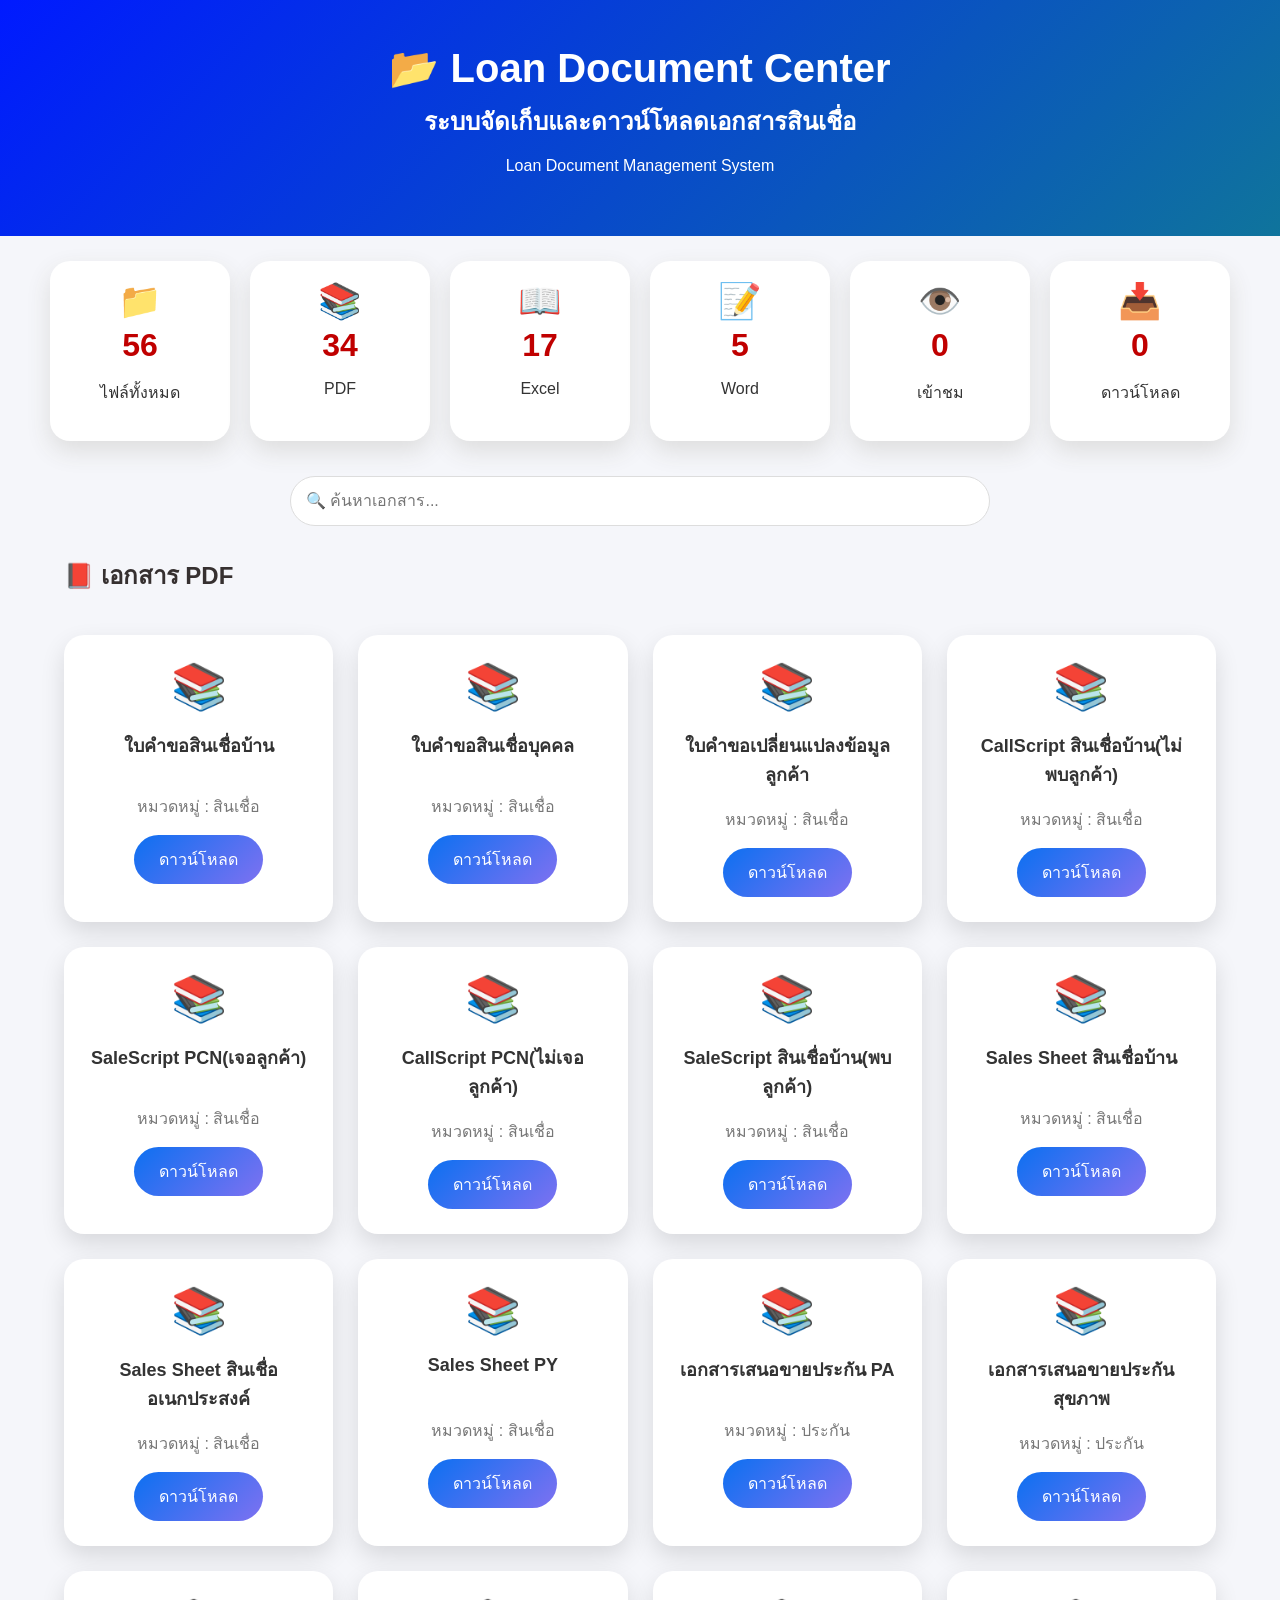
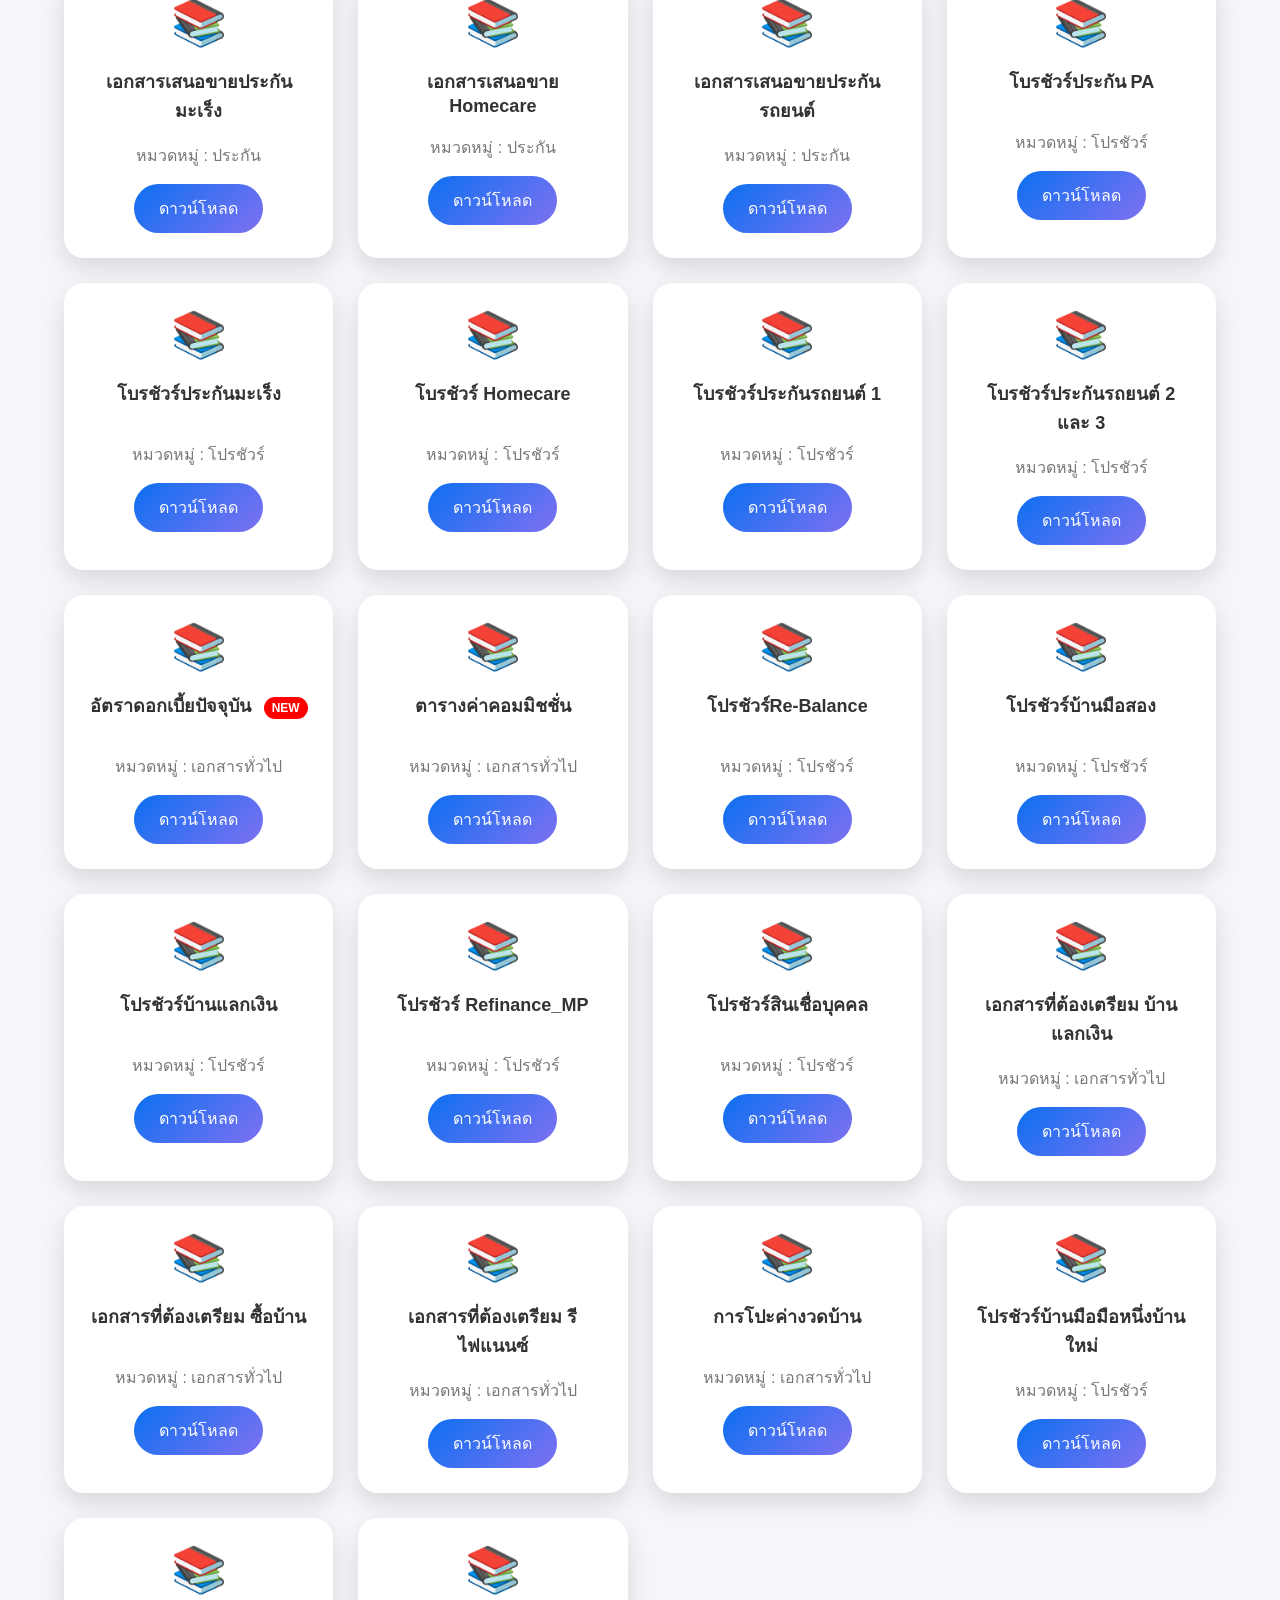
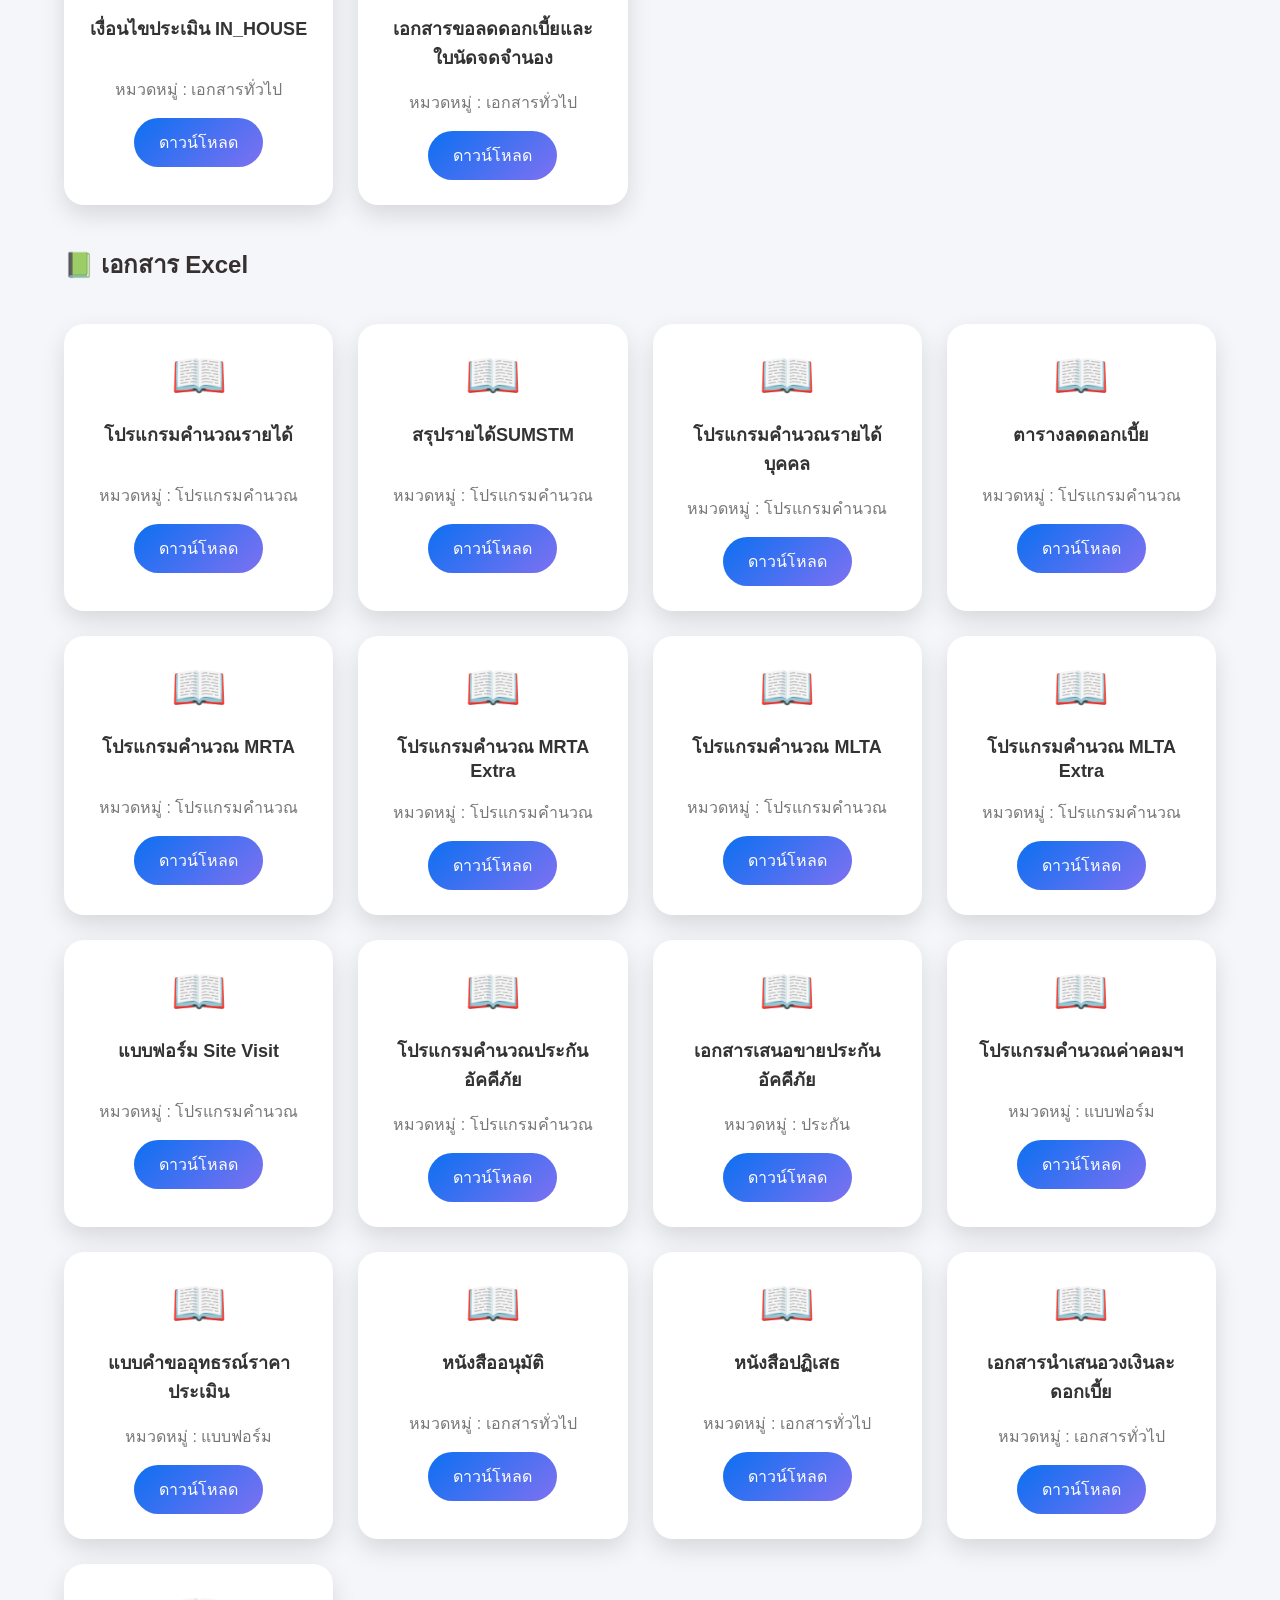
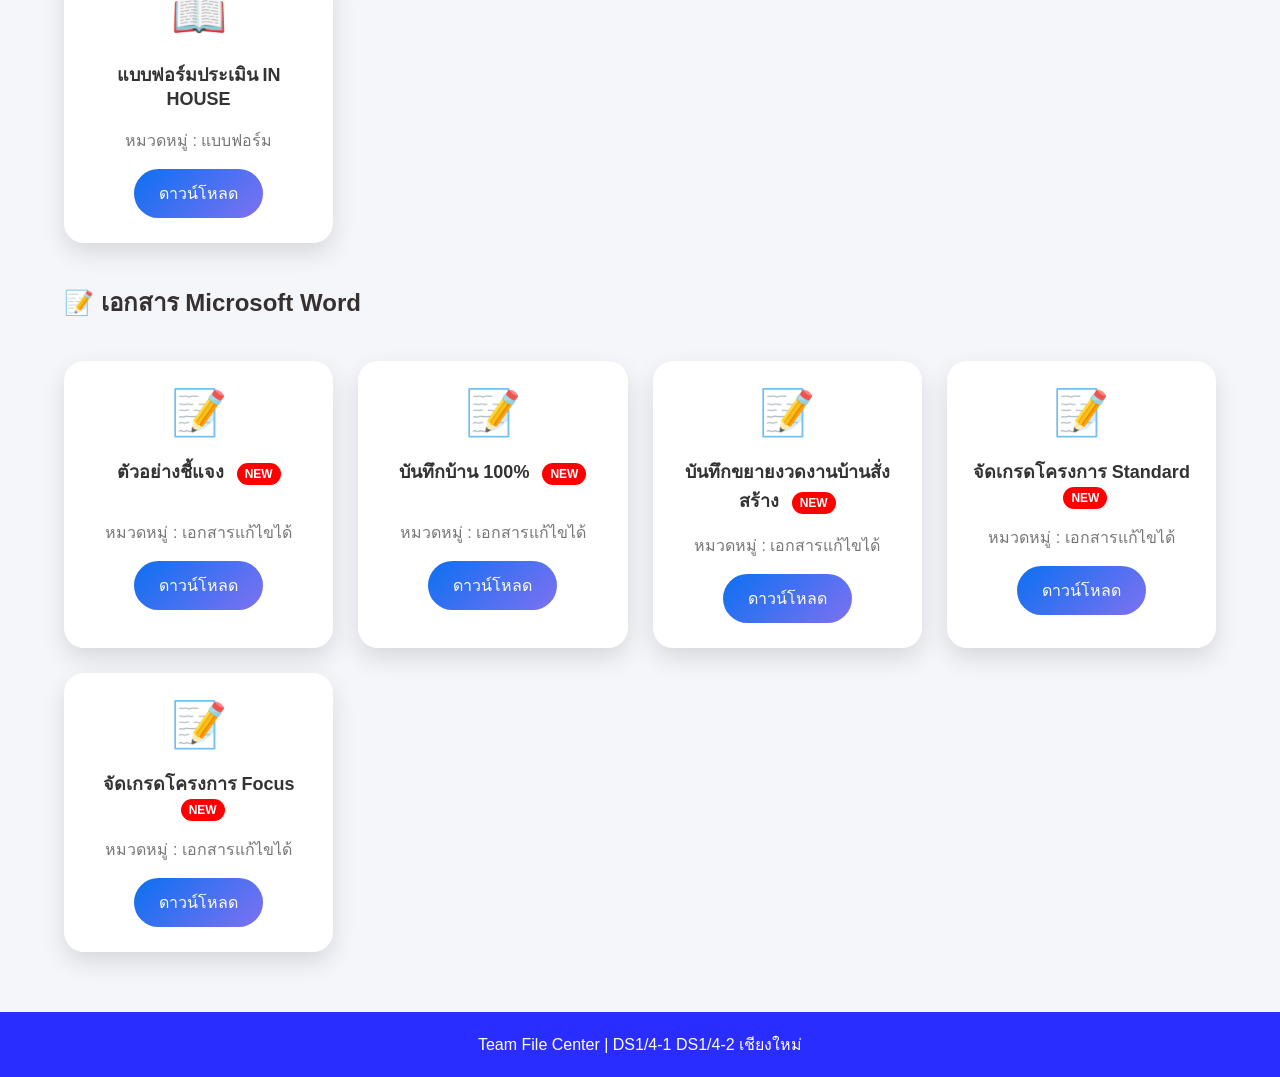
==== commit e7683647: "Add files via upload" ====
--- a/index.html
+++ b/index.html
@@ -160,7 +160,78 @@
   navigator.serviceWorker.register("./service-worker.js");
 }
 </script>
-
+<script>
+// ระบบตรวจสอบการอัปเดตเว็บไซต์อัตโนมัติ
+
+(function () {
+
+    if (location.protocol === "file:") return;
+
+    const files = [
+        "./files-data.js",
+        "./app.js",
+        "./style.css",
+        "./index.html"
+    ];
+
+    let lastVersion = null;
+    let checking = false;
+
+    async function checkUpdate() {
+
+        if (checking || document.hidden) return;
+        checking = true;
+
+        try {
+
+            const currentVersion = JSON.stringify(
+                await Promise.all(files.map(async file => {
+
+                    const response = await fetch(file, {
+                        cache: "no-store"
+                    });
+
+                    if (!response.ok) {
+                        throw new Error("Update check failed");
+                    }
+
+                    return await response.text();
+
+                }))
+            );
+
+            if (lastVersion === null) {
+
+                lastVersion = currentVersion;
+
+            } else if (lastVersion !== currentVersion) {
+
+                window.location.reload();
+
+            }
+
+        } catch (error) {
+
+            console.log("Update check:", error);
+
+        } finally {
+
+            checking = false;
+
+        }
+
+    }
+
+    checkUpdate();
+
+    setInterval(checkUpdate, 60000);
+
+    document.addEventListener("visibilitychange", checkUpdate);
+
+    window.addEventListener("online", checkUpdate);
+
+})();
+</script>
 </body>
 
 </html>
